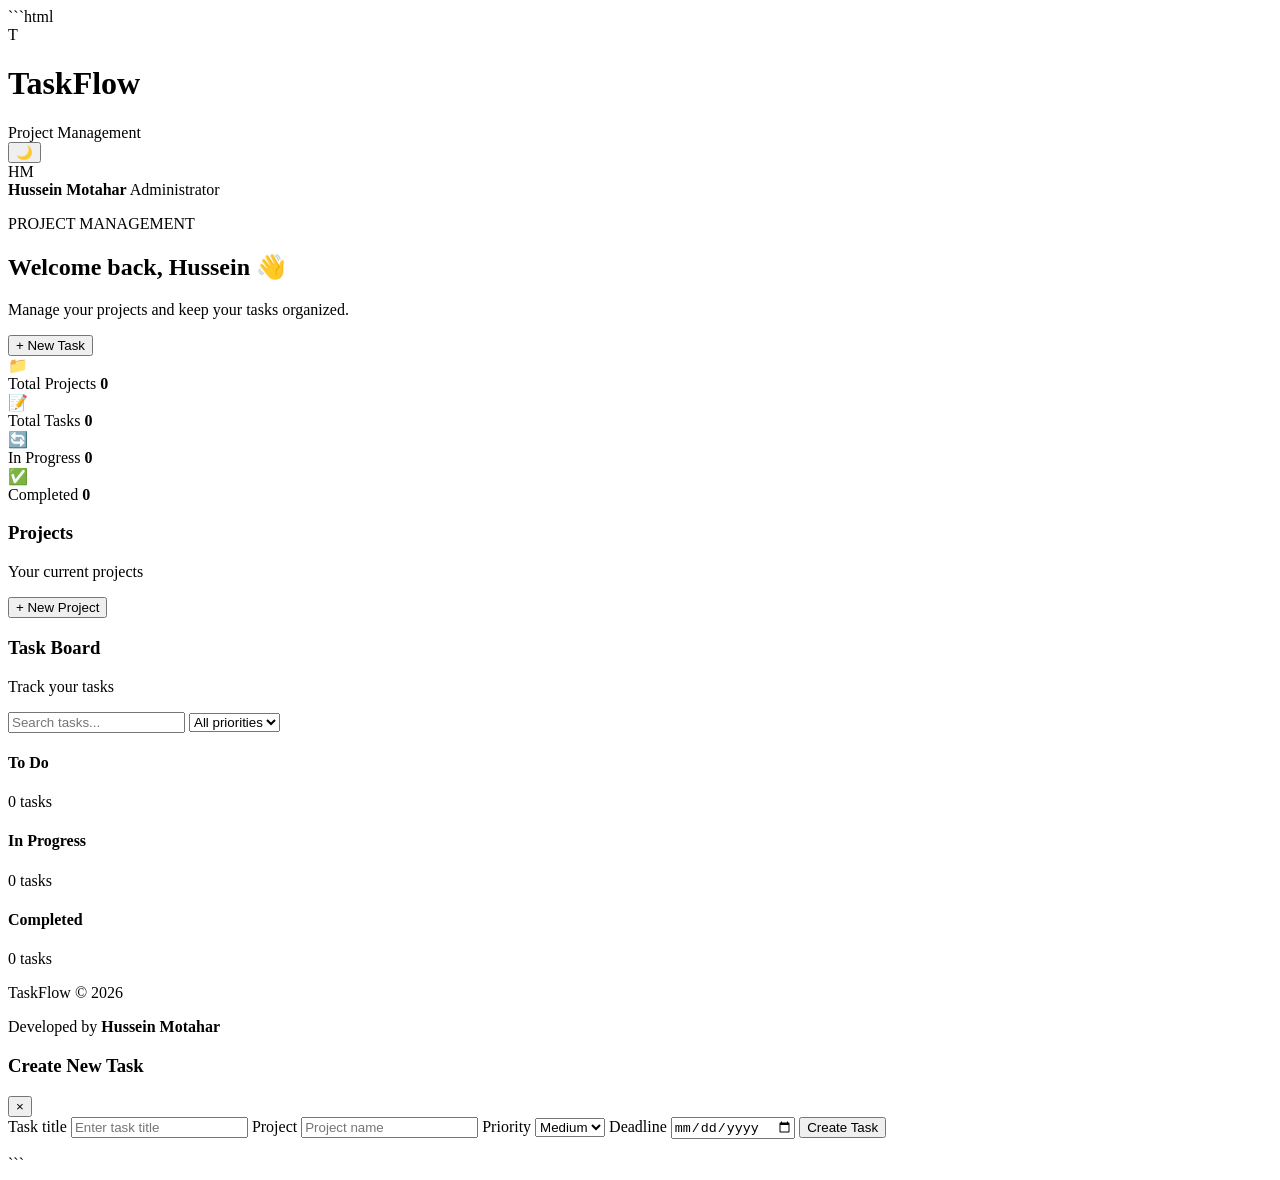
==== frontend/index.html @ 6acaf4e8 "Create index.html" ====
```html
<!DOCTYPE html>
<html lang="en">
<head>
    <meta charset="UTF-8">
    <meta name="viewport" content="width=device-width, initial-scale=1.0">

    <title>TaskFlow | Hussein Motahar</title>

    <link rel="stylesheet" href="style.css">
</head>

<body>

    <header class="topbar">

        <div class="brand">
            <div class="logo">T</div>

            <div>
                <h1>TaskFlow</h1>
                <span>Project Management</span>
            </div>
        </div>

        <div class="topbar-actions">

            <button id="themeToggle" class="icon-button">
                🌙
            </button>

            <div class="user">
                <div class="avatar">HM</div>

                <div class="user-info">
                    <strong>Hussein Motahar</strong>
                    <span>Administrator</span>
                </div>
            </div>

        </div>

    </header>


    <main class="container">

        <section class="welcome">

            <div>
                <p class="small-title">PROJECT MANAGEMENT</p>

                <h2>
                    Welcome back, Hussein 👋
                </h2>

                <p>
                    Manage your projects and keep your tasks organized.
                </p>
            </div>

            <button id="newTaskButton" class="primary-button">
                + New Task
            </button>

        </section>


        <section class="statistics">

            <div class="stat-card">

                <div class="stat-icon blue">
                    📁
                </div>

                <div>
                    <span>Total Projects</span>
                    <strong id="totalProjects">0</strong>
                </div>

            </div>


            <div class="stat-card">

                <div class="stat-icon purple">
                    📝
                </div>

                <div>
                    <span>Total Tasks</span>
                    <strong id="totalTasks">0</strong>
                </div>

            </div>


            <div class="stat-card">

                <div class="stat-icon orange">
                    🔄
                </div>

                <div>
                    <span>In Progress</span>
                    <strong id="progressTasks">0</strong>
                </div>

            </div>


            <div class="stat-card">

                <div class="stat-icon green">
                    ✅
                </div>

                <div>
                    <span>Completed</span>
                    <strong id="completedTasks">0</strong>
                </div>

            </div>

        </section>


        <section class="section">

            <div class="section-header">

                <div>
                    <h3>Projects</h3>
                    <p>Your current projects</p>
                </div>

                <button id="newProjectButton" class="secondary-button">
                    + New Project
                </button>

            </div>


            <div id="projectsContainer" class="projects-grid">

            </div>

        </section>


        <section class="section">

            <div class="section-header">

                <div>
                    <h3>Task Board</h3>
                    <p>Track your tasks</p>

                </div>

                <div class="filters">

                    <input
                        type="search"
                        id="searchInput"
                        placeholder="Search tasks..."
                    >

                    <select id="priorityFilter">

                        <option value="all">
                            All priorities
                        </option>

                        <option value="high">
                            High
                        </option>

                        <option value="medium">
                            Medium
                        </option>

                        <option value="low">
                            Low
                        </option>

                    </select>

                </div>

            </div>


            <div class="board">

                <div class="column">

                    <div class="column-header">

                        <div>
                            <h4>To Do</h4>
                            <span id="todoCount">0 tasks</span>
                        </div>

                        <span class="column-dot todo-dot"></span>

                    </div>

                    <div
                        id="todoColumn"
                        class="task-list"
                    ></div>

                </div>


                <div class="column">

                    <div class="column-header">

                        <div>
                            <h4>In Progress</h4>
                            <span id="progressCount">0 tasks</span>
                        </div>

                        <span class="column-dot progress-dot"></span>

                    </div>

                    <div
                        id="progressColumn"
                        class="task-list"
                    ></div>

                </div>


                <div class="column">

                    <div class="column-header">

                        <div>
                            <h4>Completed</h4>
                            <span id="completedCount">0 tasks</span>
                        </div>

                        <span class="column-dot completed-dot"></span>

                    </div>

                    <div
                        id="completedColumn"
                        class="task-list"
                    ></div>

                </div>

            </div>

        </section>


        <footer>

            <p>
                TaskFlow © 2026
            </p>

            <p>
                Developed by
                <strong>Hussein Motahar</strong>
            </p>

        </footer>

    </main>


    <div id="taskModal" class="modal hidden">

        <div class="modal-content">

            <div class="modal-header">

                <h3>Create New Task</h3>

                <button
                    id="closeTaskModal"
                    class="close-button"
                >
                    ×
                </button>

            </div>


            <form id="taskForm">

                <label>
                    Task title
                </label>

                <input
                    type="text"
                    id="taskTitle"
                    placeholder="Enter task title"
                    required
                >


                <label>
                    Project
                </label>

                <input
                    type="text"
                    id="taskProject"
                    placeholder="Project name"
                    required
                >


                <label>
                    Priority
                </label>

                <select id="taskPriority">

                    <option value="low">
                        Low
                    </option>

                    <option value="medium" selected>
                        Medium
                    </option>

                    <option value="high">
                        High
                    </option>

                </select>


                <label>
                    Deadline
                </label>

                <input
                    type="date"
                    id="taskDeadline"
                >


                <button
                    type="submit"
                    class="primary-button full-width"
                >
                    Create Task
                </button>

            </form>

        </div>

    </div>


    <script src="app.js"></script>

</body>
</html>
```
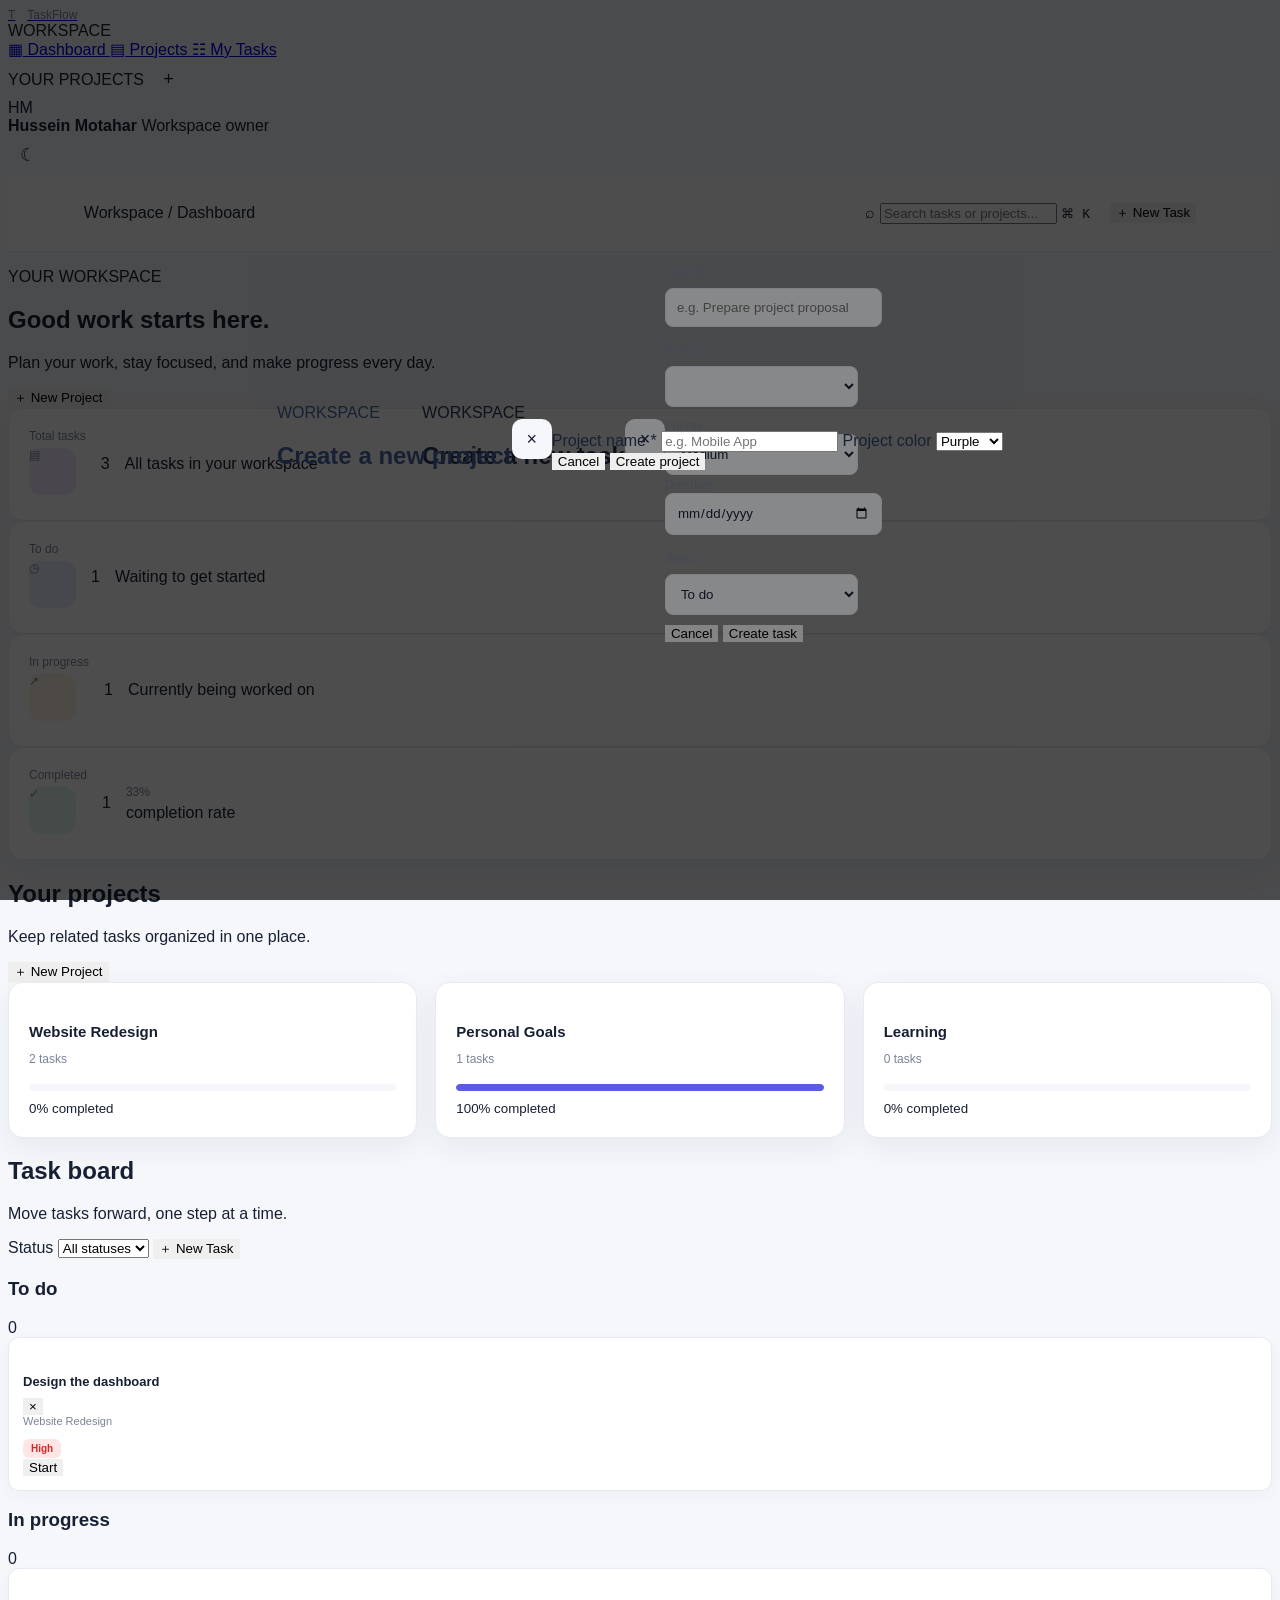
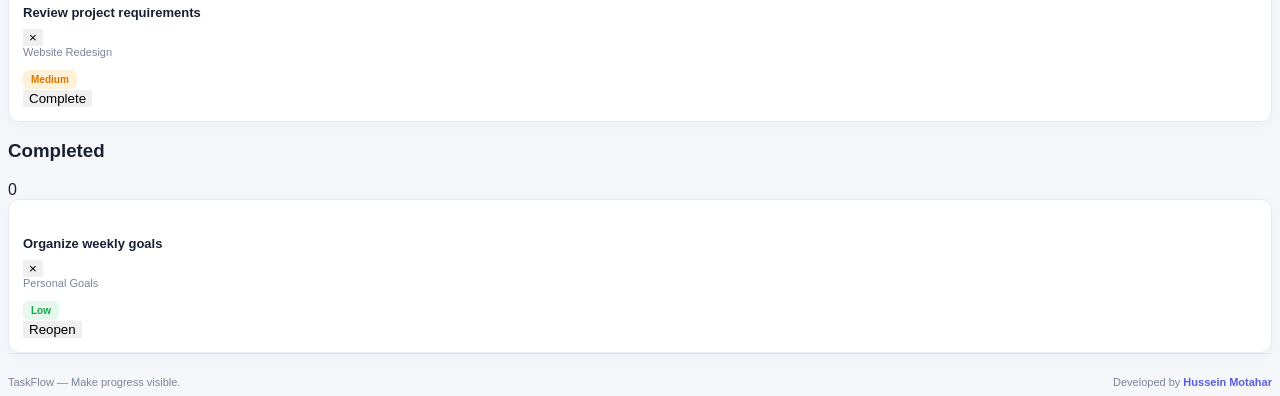
==== commit 4df6245e: "Update index.html" ====
--- a/frontend/index.html
+++ b/frontend/index.html
@@ -1,373 +1,249 @@
-```html
+
 <!DOCTYPE html>
 <html lang="en">
 <head>
-    <meta charset="UTF-8">
-    <meta name="viewport" content="width=device-width, initial-scale=1.0">
-
-    <title>TaskFlow | Hussein Motahar</title>
-
-    <link rel="stylesheet" href="style.css">
+  <meta charset="UTF-8">
+  <meta name="viewport" content="width=device-width, initial-scale=1.0">
+  <meta name="theme-color" content="#f5f7fb">
+  <meta name="description" content="TaskFlow project and task management dashboard">
+  <title>TaskFlow | Hussein Motahar</title>
+  <link rel="stylesheet" href="style.css">
+  <script src="app.js" defer></script>
 </head>
-
 <body>
-
-    <header class="topbar">
-
-        <div class="brand">
-            <div class="logo">T</div>
-
-            <div>
-                <h1>TaskFlow</h1>
-                <span>Project Management</span>
+  <div class="app-shell">
+    <aside class="sidebar">
+      <a class="brand" href="./" aria-label="TaskFlow home">
+        <span class="brand-icon">T</span>
+        <span>Task<span class="brand-accent">Flow</span></span>
+      </a>
+
+      <div class="sidebar-label">WORKSPACE</div>
+      <nav class="main-nav" aria-label="Main navigation">
+        <a class="nav-link active" href="#dashboard">
+          <span class="nav-icon">▦</span> Dashboard
+        </a>
+        <a class="nav-link" href="#projects">
+          <span class="nav-icon">▤</span> Projects
+        </a>
+        <a class="nav-link" href="#task-board">
+          <span class="nav-icon">☷</span> My Tasks
+        </a>
+      </nav>
+
+      <div class="sidebar-section-heading">
+        <span class="sidebar-label">YOUR PROJECTS</span>
+        <button id="sidebarAddProjectBtn" class="icon-button" type="button"
+                aria-label="Add project" title="Add project">+</button>
+      </div>
+      <div id="sidebarProjects" class="sidebar-projects"></div>
+
+      <div class="sidebar-bottom">
+        <div class="profile-avatar">HM</div>
+        <div class="profile-info">
+          <strong>Hussein Motahar</strong>
+          <span>Workspace owner</span>
+        </div>
+        <button id="themeToggle" class="icon-button theme-toggle"
+                type="button" aria-label="Toggle dark mode" title="Toggle theme">☾</button>
+      </div>
+    </aside>
+
+    <main class="main-content" id="dashboard">
+      <header class="topbar">
+        <div class="breadcrumb">Workspace <span>/</span> Dashboard</div>
+        <div class="topbar-actions">
+          <label class="search-box">
+            <span aria-hidden="true">⌕</span>
+            <input id="searchInput" type="search"
+                   placeholder="Search tasks or projects..." aria-label="Search tasks or projects">
+            <kbd>⌘ K</kbd>
+          </label>
+          <button id="headerAddTaskBtn" class="button button-primary" type="button">
+            <span>＋</span> New Task
+          </button>
+        </div>
+      </header>
+
+      <section class="welcome-section">
+        <div>
+          <p class="eyebrow" id="todayLabel">YOUR WORKSPACE</p>
+          <h1>Good work starts here<span class="heading-dot">.</span></h1>
+          <p class="welcome-subtitle">Plan your work, stay focused, and make progress every day.</p>
+        </div>
+        <button id="welcomeAddProjectBtn" class="button button-secondary" type="button">
+          ＋ New Project
+        </button>
+      </section>
+
+      <section class="stats-grid" aria-label="Task statistics">
+        <article class="stat-card">
+          <div class="stat-top"><span>Total tasks</span><span class="stat-icon purple">▤</span></div>
+          <div class="stat-number" id="totalTasks">0</div>
+          <div class="stat-note">All tasks in your workspace</div>
+        </article>
+        <article class="stat-card">
+          <div class="stat-top"><span>To do</span><span class="stat-icon blue">◷</span></div>
+          <div class="stat-number" id="todoCount">0</div>
+          <div class="stat-note">Waiting to get started</div>
+        </article>
+        <article class="stat-card">
+          <div class="stat-top"><span>In progress</span><span class="stat-icon orange">↗</span></div>
+          <div class="stat-number" id="progressCount">0</div>
+          <div class="stat-note">Currently being worked on</div>
+        </article>
+        <article class="stat-card">
+          <div class="stat-top"><span>Completed</span><span class="stat-icon green">✓</span></div>
+          <div class="stat-number" id="completedCount">0</div>
+          <div class="stat-note"><span id="completionRate">0%</span> completion rate</div>
+        </article>
+      </section>
+
+      <section class="projects-section" id="projects">
+        <div class="section-heading">
+          <div>
+            <h2>Your projects</h2>
+            <p>Keep related tasks organized in one place.</p>
+          </div>
+          <button id="addProjectBtn" class="text-button" type="button">＋ New Project</button>
+        </div>
+        <div id="projectsList" class="projects-grid"></div>
+      </section>
+
+      <section class="board-section" id="task-board">
+        <div class="section-heading board-heading">
+          <div>
+            <h2>Task board</h2>
+            <p>Move tasks forward, one step at a time.</p>
+          </div>
+          <div class="board-controls">
+            <label class="filter-label" for="statusFilter">Status</label>
+            <select id="statusFilter">
+              <option value="all">All statuses</option>
+              <option value="todo">To do</option>
+              <option value="progress">In progress</option>
+              <option value="completed">Completed</option>
+            </select>
+            <button id="addTaskBtn" class="button button-primary" type="button">＋ New Task</button>
+          </div>
+        </div>
+
+        <div class="kanban-board">
+          <section class="board-column">
+            <div class="column-heading">
+              <span class="column-dot dot-todo"></span>
+              <h3>To do</h3>
+              <span id="todoColumnCount" class="column-count">0</span>
             </div>
-        </div>
-
-        <div class="topbar-actions">
-
-            <button id="themeToggle" class="icon-button">
-                🌙
-            </button>
-
-            <div class="user">
-                <div class="avatar">HM</div>
-
-                <div class="user-info">
-                    <strong>Hussein Motahar</strong>
-                    <span>Administrator</span>
-                </div>
+            <div id="todoTasks" class="task-list" data-status="todo"></div>
+          </section>
+
+          <section class="board-column">
+            <div class="column-heading">
+              <span class="column-dot dot-progress"></span>
+              <h3>In progress</h3>
+              <span id="progressColumnCount" class="column-count">0</span>
             </div>
-
-        </div>
-
-    </header>
-
-
-    <main class="container">
-
-        <section class="welcome">
-
-            <div>
-                <p class="small-title">PROJECT MANAGEMENT</p>
-
-                <h2>
-                    Welcome back, Hussein 👋
-                </h2>
-
-                <p>
-                    Manage your projects and keep your tasks organized.
-                </p>
+            <div id="progressTasks" class="task-list" data-status="progress"></div>
+          </section>
+
+          <section class="board-column">
+            <div class="column-heading">
+              <span class="column-dot dot-completed"></span>
+              <h3>Completed</h3>
+              <span id="completedColumnCount" class="column-count">0</span>
             </div>
-
-            <button id="newTaskButton" class="primary-button">
-                + New Task
-            </button>
-
-        </section>
-
-
-        <section class="statistics">
-
-            <div class="stat-card">
-
-                <div class="stat-icon blue">
-                    📁
-                </div>
-
-                <div>
-                    <span>Total Projects</span>
-                    <strong id="totalProjects">0</strong>
-                </div>
-
-            </div>
-
-
-            <div class="stat-card">
-
-                <div class="stat-icon purple">
-                    📝
-                </div>
-
-                <div>
-                    <span>Total Tasks</span>
-                    <strong id="totalTasks">0</strong>
-                </div>
-
-            </div>
-
-
-            <div class="stat-card">
-
-                <div class="stat-icon orange">
-                    🔄
-                </div>
-
-                <div>
-                    <span>In Progress</span>
-                    <strong id="progressTasks">0</strong>
-                </div>
-
-            </div>
-
-
-            <div class="stat-card">
-
-                <div class="stat-icon green">
-                    ✅
-                </div>
-
-                <div>
-                    <span>Completed</span>
-                    <strong id="completedTasks">0</strong>
-                </div>
-
-            </div>
-
-        </section>
-
-
-        <section class="section">
-
-            <div class="section-header">
-
-                <div>
-                    <h3>Projects</h3>
-                    <p>Your current projects</p>
-                </div>
-
-                <button id="newProjectButton" class="secondary-button">
-                    + New Project
-                </button>
-
-            </div>
-
-
-            <div id="projectsContainer" class="projects-grid">
-
-            </div>
-
-        </section>
-
-
-        <section class="section">
-
-            <div class="section-header">
-
-                <div>
-                    <h3>Task Board</h3>
-                    <p>Track your tasks</p>
-
-                </div>
-
-                <div class="filters">
-
-                    <input
-                        type="search"
-                        id="searchInput"
-                        placeholder="Search tasks..."
-                    >
-
-                    <select id="priorityFilter">
-
-                        <option value="all">
-                            All priorities
-                        </option>
-
-                        <option value="high">
-                            High
-                        </option>
-
-                        <option value="medium">
-                            Medium
-                        </option>
-
-                        <option value="low">
-                            Low
-                        </option>
-
-                    </select>
-
-                </div>
-
-            </div>
-
-
-            <div class="board">
-
-                <div class="column">
-
-                    <div class="column-header">
-
-                        <div>
-                            <h4>To Do</h4>
-                            <span id="todoCount">0 tasks</span>
-                        </div>
-
-                        <span class="column-dot todo-dot"></span>
-
-                    </div>
-
-                    <div
-                        id="todoColumn"
-                        class="task-list"
-                    ></div>
-
-                </div>
-
-
-                <div class="column">
-
-                    <div class="column-header">
-
-                        <div>
-                            <h4>In Progress</h4>
-                            <span id="progressCount">0 tasks</span>
-                        </div>
-
-                        <span class="column-dot progress-dot"></span>
-
-                    </div>
-
-                    <div
-                        id="progressColumn"
-                        class="task-list"
-                    ></div>
-
-                </div>
-
-
-                <div class="column">
-
-                    <div class="column-header">
-
-                        <div>
-                            <h4>Completed</h4>
-                            <span id="completedCount">0 tasks</span>
-                        </div>
-
-                        <span class="column-dot completed-dot"></span>
-
-                    </div>
-
-                    <div
-                        id="completedColumn"
-                        class="task-list"
-                    ></div>
-
-                </div>
-
-            </div>
-
-        </section>
-
-
-        <footer>
-
-            <p>
-                TaskFlow © 2026
-            </p>
-
-            <p>
-                Developed by
-                <strong>Hussein Motahar</strong>
-            </p>
-
-        </footer>
-
+            <div id="completedTasks" class="task-list" data-status="completed"></div>
+          </section>
+        </div>
+        <p id="emptySearchMessage" class="empty-search" hidden>No tasks match your search.</p>
+      </section>
+
+      <footer class="app-footer">
+        <span>TaskFlow <span class="footer-muted">— Make progress visible.</span></span>
+        <span>Developed by <strong>Hussein Motahar</strong></span>
+      </footer>
     </main>
-
-
-    <div id="taskModal" class="modal hidden">
-
-        <div class="modal-content">
-
-            <div class="modal-header">
-
-                <h3>Create New Task</h3>
-
-                <button
-                    id="closeTaskModal"
-                    class="close-button"
-                >
-                    ×
-                </button>
-
-            </div>
-
-
-            <form id="taskForm">
-
-                <label>
-                    Task title
-                </label>
-
-                <input
-                    type="text"
-                    id="taskTitle"
-                    placeholder="Enter task title"
-                    required
-                >
-
-
-                <label>
-                    Project
-                </label>
-
-                <input
-                    type="text"
-                    id="taskProject"
-                    placeholder="Project name"
-                    required
-                >
-
-
-                <label>
-                    Priority
-                </label>
-
-                <select id="taskPriority">
-
-                    <option value="low">
-                        Low
-                    </option>
-
-                    <option value="medium" selected>
-                        Medium
-                    </option>
-
-                    <option value="high">
-                        High
-                    </option>
-
-                </select>
-
-
-                <label>
-                    Deadline
-                </label>
-
-                <input
-                    type="date"
-                    id="taskDeadline"
-                >
-
-
-                <button
-                    type="submit"
-                    class="primary-button full-width"
-                >
-                    Create Task
-                </button>
-
-            </form>
-
-        </div>
-
-    </div>
-
-
-    <script src="app.js"></script>
-
+  </div>
+
+  <div id="taskModal" class="modal-backdrop" aria-hidden="true">
+    <section class="modal" role="dialog" aria-modal="true" aria-labelledby="taskModalTitle">
+      <div class="modal-header">
+        <div>
+          <p class="eyebrow">WORKSPACE</p>
+          <h2 id="taskModalTitle">Create a new task</h2>
+        </div>
+        <button id="closeTaskModalBtn" class="icon-button" type="button"
+                aria-label="Close dialog">×</button>
+      </div>
+      <form id="taskForm">
+        <label for="taskTitle">Task title <span class="required">*</span></label>
+        <input id="taskTitle" name="title" type="text" maxlength="160"
+               placeholder="e.g. Prepare project proposal" required>
+
+        <label for="taskProject">Project</label>
+        <select id="taskProject" name="project"></select>
+
+        <div class="form-row">
+          <div>
+            <label for="taskPriority">Priority</label>
+            <select id="taskPriority" name="priority">
+              <option value="medium">Medium</option>
+              <option value="high">High</option>
+              <option value="low">Low</option>
+            </select>
+          </div>
+          <div>
+            <label for="taskDueDate">Due date</label>
+            <input id="taskDueDate" name="dueDate" type="date">
+          </div>
+        </div>
+
+        <label for="taskStatus">Status</label>
+        <select id="taskStatus" name="status">
+          <option value="todo">To do</option>
+          <option value="progress">In progress</option>
+          <option value="completed">Completed</option>
+        </select>
+
+        <div class="modal-actions">
+          <button id="cancelTaskBtn" class="button button-secondary" type="button">Cancel</button>
+          <button class="button button-primary" type="submit">Create task</button>
+        </div>
+      </form>
+    </section>
+  </div>
+
+  <div id="projectModal" class="modal-backdrop" aria-hidden="true">
+    <section class="modal" role="dialog" aria-modal="true" aria-labelledby="projectModalTitle">
+      <div class="modal-header">
+        <div>
+          <p class="eyebrow">WORKSPACE</p>
+          <h2 id="projectModalTitle">Create a new project</h2>
+        </div>
+        <button id="closeProjectModalBtn" class="icon-button" type="button"
+                aria-label="Close dialog">×</button>
+      </div>
+      <form id="projectForm">
+        <label for="projectName">Project name <span class="required">*</span></label>
+        <input id="projectName" name="name" type="text" maxlength="80"
+               placeholder="e.g. Mobile App" required>
+        <label for="projectColor">Project color</label>
+        <select id="projectColor" name="color">
+          <option value="#7065f0">Purple</option>
+          <option value="#2589ed">Blue</option>
+          <option value="#12a594">Teal</option>
+          <option value="#e99a35">Orange</option>
+          <option value="#e15c79">Pink</option>
+        </select>
+        <div class="modal-actions">
+          <button id="cancelProjectBtn" class="button button-secondary" type="button">Cancel</button>
+          <button class="button button-primary" type="submit">Create project</button>
+        </div>
+      </form>
+    </section>
+  </div>
+
+  <div id="toast" class="toast" role="status" aria-live="polite"></div>
 </body>
 </html>
-```
--- a/frontend/style.css
+++ b/frontend/style.css
@@ -0,0 +1,793 @@
+```css
+* {
+    margin: 0;
+    padding: 0;
+    box-sizing: border-box;
+}
+
+:root {
+    --bg: #f5f7fb;
+    --card: #ffffff;
+    --text: #172033;
+    --muted: #7a8499;
+    --border: #e7eaf0;
+    --primary: #5b5ce2;
+    --primary-dark: #4849c7;
+    --shadow: 0 10px 30px rgba(30, 40, 70, 0.07);
+}
+
+body.dark {
+    --bg: #111827;
+    --card: #1f2937;
+    --text: #f3f4f6;
+    --muted: #9ca3af;
+    --border: #374151;
+    --shadow: 0 10px 30px rgba(0, 0, 0, 0.2);
+}
+
+body {
+    font-family: Arial, Helvetica, sans-serif;
+    background: var(--bg);
+    color: var(--text);
+    min-height: 100vh;
+    transition: background 0.3s ease, color 0.3s ease;
+}
+
+button,
+input,
+select {
+    font-family: inherit;
+}
+
+button {
+    cursor: pointer;
+    border: none;
+}
+
+
+/* =========================
+   TOPBAR
+========================= */
+
+.topbar {
+    height: 76px;
+    background: var(--card);
+    border-bottom: 1px solid var(--border);
+
+    display: flex;
+    align-items: center;
+    justify-content: space-between;
+
+    padding: 0 6%;
+
+    transition: background 0.3s ease;
+}
+
+.brand {
+    display: flex;
+    align-items: center;
+    gap: 12px;
+}
+
+.logo {
+    width: 42px;
+    height: 42px;
+
+    border-radius: 12px;
+
+    display: flex;
+    align-items: center;
+    justify-content: center;
+
+    background: var(--primary);
+    color: white;
+
+    font-size: 21px;
+    font-weight: bold;
+}
+
+.brand h1 {
+    font-size: 19px;
+    margin-bottom: 3px;
+}
+
+.brand span {
+    color: var(--muted);
+    font-size: 12px;
+}
+
+.topbar-actions {
+    display: flex;
+    align-items: center;
+    gap: 20px;
+}
+
+.icon-button {
+    width: 40px;
+    height: 40px;
+
+    border-radius: 10px;
+
+    background: var(--bg);
+    color: var(--text);
+
+    font-size: 18px;
+}
+
+.user {
+    display: flex;
+    align-items: center;
+    gap: 10px;
+}
+
+.avatar {
+    width: 38px;
+    height: 38px;
+
+    border-radius: 50%;
+
+    background: #e6e7ff;
+    color: var(--primary);
+
+    display: flex;
+    align-items: center;
+    justify-content: center;
+
+    font-size: 13px;
+    font-weight: bold;
+}
+
+.user-info {
+    display: flex;
+    flex-direction: column;
+    gap: 3px;
+}
+
+.user-info strong {
+    font-size: 13px;
+}
+
+.user-info span {
+    font-size: 11px;
+    color: var(--muted);
+}
+
+
+/* =========================
+   CONTAINER
+========================= */
+
+.container {
+    width: 88%;
+    max-width: 1450px;
+    margin: auto;
+    padding: 45px 0;
+}
+
+
+/* =========================
+   WELCOME
+========================= */
+
+.welcome {
+    display: flex;
+    align-items: center;
+    justify-content: space-between;
+
+    margin-bottom: 35px;
+}
+
+.small-title {
+    color: var(--primary);
+    font-size: 11px;
+    font-weight: bold;
+    letter-spacing: 1.5px;
+
+    margin-bottom: 9px;
+}
+
+.welcome h2 {
+    font-size: 29px;
+    margin-bottom: 8px;
+}
+
+.welcome p:not(.small-title) {
+    color: var(--muted);
+    font-size: 14px;
+}
+
+
+/* =========================
+   BUTTONS
+========================= */
+
+.primary-button {
+    background: var(--primary);
+    color: white;
+
+    padding: 12px 19px;
+
+    border-radius: 9px;
+
+    font-size: 13px;
+    font-weight: bold;
+
+    transition: 0.2s ease;
+}
+
+.primary-button:hover {
+    background: var(--primary-dark);
+    transform: translateY(-1px);
+}
+
+.secondary-button {
+    background: var(--card);
+    color: var(--text);
+
+    border: 1px solid var(--border);
+
+    padding: 10px 15px;
+
+    border-radius: 9px;
+
+    font-size: 13px;
+
+    transition: 0.2s ease;
+}
+
+.secondary-button:hover {
+    border-color: var(--primary);
+    color: var(--primary);
+}
+
+.full-width {
+    width: 100%;
+}
+
+
+/* =========================
+   STATISTICS
+========================= */
+
+.statistics {
+    display: grid;
+
+    grid-template-columns: repeat(4, 1fr);
+
+    gap: 18px;
+
+    margin-bottom: 42px;
+}
+
+.stat-card {
+    background: var(--card);
+
+    border: 1px solid var(--border);
+
+    border-radius: 15px;
+
+    padding: 20px;
+
+    display: flex;
+    align-items: center;
+
+    gap: 15px;
+
+    box-shadow: var(--shadow);
+}
+
+.stat-icon {
+    width: 47px;
+    height: 47px;
+
+    border-radius: 12px;
+
+    display: flex;
+    align-items: center;
+    justify-content: center;
+
+    font-size: 20px;
+}
+
+.stat-icon.blue {
+    background: #e9edff;
+}
+
+.stat-icon.purple {
+    background: #f0e9ff;
+}
+
+.stat-icon.orange {
+    background: #fff0df;
+}
+
+.stat-icon.green {
+    background: #e5f8ed;
+}
+
+.stat-card span {
+    display: block;
+
+    color: var(--muted);
+
+    font-size: 12px;
+
+    margin-bottom: 5px;
+}
+
+.stat-card strong {
+    font-size: 22px;
+}
+
+
+/* =========================
+   SECTIONS
+========================= */
+
+.section {
+    margin-bottom: 42px;
+}
+
+.section-header {
+    display: flex;
+
+    justify-content: space-between;
+    align-items: center;
+
+    margin-bottom: 18px;
+}
+
+.section-header h3 {
+    font-size: 20px;
+    margin-bottom: 5px;
+}
+
+.section-header p {
+    color: var(--muted);
+    font-size: 12px;
+}
+
+
+/* =========================
+   PROJECTS
+========================= */
+
+.projects-grid {
+    display: grid;
+
+    grid-template-columns: repeat(3, 1fr);
+
+    gap: 18px;
+}
+
+.project-card {
+    background: var(--card);
+
+    border: 1px solid var(--border);
+
+    border-radius: 15px;
+
+    padding: 20px;
+
+    box-shadow: var(--shadow);
+}
+
+.project-card h4 {
+    font-size: 15px;
+    margin-bottom: 8px;
+}
+
+.project-card p {
+    color: var(--muted);
+    font-size: 12px;
+
+    margin-bottom: 18px;
+}
+
+.project-progress {
+    height: 7px;
+
+    background: var(--bg);
+
+    border-radius: 10px;
+
+    overflow: hidden;
+
+    margin-bottom: 8px;
+}
+
+.project-progress-bar {
+    height: 100%;
+
+    background: var(--primary);
+
+    border-radius: 10px;
+}
+
+.project-footer {
+    display: flex;
+    justify-content: space-between;
+
+    color: var(--muted);
+
+    font-size: 11px;
+}
+
+
+/* =========================
+   FILTERS
+========================= */
+
+.filters {
+    display: flex;
+    gap: 10px;
+}
+
+.filters input,
+.filters select {
+    background: var(--card);
+
+    color: var(--text);
+
+    border: 1px solid var(--border);
+
+    border-radius: 8px;
+
+    padding: 9px 12px;
+
+    outline: none;
+
+    font-size: 12px;
+}
+
+.filters input {
+    width: 210px;
+}
+
+.filters input:focus,
+.filters select:focus {
+    border-color: var(--primary);
+}
+
+
+/* =========================
+   TASK BOARD
+========================= */
+
+.board {
+    display: grid;
+
+    grid-template-columns: repeat(3, 1fr);
+
+    gap: 18px;
+}
+
+.column {
+    background: var(--bg);
+
+    border: 1px solid var(--border);
+
+    border-radius: 15px;
+
+    padding: 17px;
+
+    min-height: 350px;
+}
+
+.column-header {
+    display: flex;
+
+    justify-content: space-between;
+    align-items: center;
+
+    margin-bottom: 15px;
+}
+
+.column-header h4 {
+    font-size: 14px;
+    margin-bottom: 4px;
+}
+
+.column-header span {
+    color: var(--muted);
+    font-size: 11px;
+}
+
+.column-dot {
+    width: 9px;
+    height: 9px;
+
+    border-radius: 50%;
+}
+
+.todo-dot {
+    background: #9ca3af;
+}
+
+.progress-dot {
+    background: #f59e0b;
+}
+
+.completed-dot {
+    background: #22c55e;
+}
+
+.task-list {
+    display: flex;
+
+    flex-direction: column;
+
+    gap: 10px;
+}
+
+.task-card {
+    background: var(--card);
+
+    border: 1px solid var(--border);
+
+    border-radius: 11px;
+
+    padding: 14px;
+
+    box-shadow: 0 5px 15px rgba(30, 40, 70, 0.04);
+}
+
+.task-card h5 {
+    font-size: 13px;
+
+    margin-bottom: 8px;
+}
+
+.task-project {
+    color: var(--muted);
+
+    font-size: 11px;
+
+    margin-bottom: 12px;
+}
+
+.task-footer {
+    display: flex;
+
+    align-items: center;
+
+    justify-content: space-between;
+}
+
+.priority {
+    padding: 4px 8px;
+
+    border-radius: 6px;
+
+    font-size: 10px;
+
+    font-weight: bold;
+}
+
+.priority.high {
+    background: #ffe5e5;
+    color: #dc2626;
+}
+
+.priority.medium {
+    background: #fff1d6;
+    color: #d97706;
+}
+
+.priority.low {
+    background: #e4f8eb;
+    color: #16a34a;
+}
+
+.deadline {
+    color: var(--muted);
+
+    font-size: 10px;
+}
+
+
+/* =========================
+   MODAL
+========================= */
+
+.modal {
+    position: fixed;
+
+    inset: 0;
+
+    background: rgba(0, 0, 0, 0.45);
+
+    display: flex;
+
+    align-items: center;
+    justify-content: center;
+
+    padding: 20px;
+
+    z-index: 100;
+}
+
+.modal.hidden {
+    display: none;
+}
+
+.modal-content {
+    width: 100%;
+    max-width: 450px;
+
+    background: var(--card);
+
+    border-radius: 17px;
+
+    padding: 25px;
+
+    box-shadow: 0 25px 70px rgba(0, 0, 0, 0.2);
+}
+
+.modal-header {
+    display: flex;
+
+    justify-content: space-between;
+    align-items: center;
+
+    margin-bottom: 22px;
+}
+
+.modal-header h3 {
+    font-size: 18px;
+}
+
+.close-button {
+    background: transparent;
+
+    color: var(--muted);
+
+    font-size: 25px;
+}
+
+#taskForm {
+    display: flex;
+
+    flex-direction: column;
+
+    gap: 9px;
+}
+
+#taskForm label {
+    font-size: 12px;
+
+    color: var(--muted);
+
+    margin-top: 7px;
+}
+
+#taskForm input,
+#taskForm select {
+    width: 100%;
+
+    padding: 11px;
+
+    border: 1px solid var(--border);
+
+    background: var(--bg);
+
+    color: var(--text);
+
+    border-radius: 8px;
+
+    outline: none;
+}
+
+#taskForm input:focus,
+#taskForm select:focus {
+    border-color: var(--primary);
+}
+
+#taskForm .primary-button {
+    margin-top: 15px;
+}
+
+
+/* =========================
+   FOOTER
+========================= */
+
+footer {
+    border-top: 1px solid var(--border);
+
+    padding-top: 22px;
+
+    display: flex;
+
+    justify-content: space-between;
+
+    color: var(--muted);
+
+    font-size: 11px;
+}
+
+footer strong {
+    color: var(--primary);
+}
+
+
+/* =========================
+   RESPONSIVE
+========================= */
+
+@media (max-width: 1000px) {
+
+    .statistics {
+        grid-template-columns: repeat(2, 1fr);
+    }
+
+    .projects-grid {
+        grid-template-columns: repeat(2, 1fr);
+    }
+
+    .board {
+        grid-template-columns: 1fr;
+    }
+}
+
+
+@media (max-width: 700px) {
+
+    .topbar {
+        padding: 0 4%;
+    }
+
+    .user-info {
+        display: none;
+    }
+
+    .container {
+        width: 92%;
+        padding-top: 30px;
+    }
+
+    .welcome {
+        flex-direction: column;
+
+        align-items: flex-start;
+
+        gap: 20px;
+    }
+
+    .welcome h2 {
+        font-size: 24px;
+    }
+
+    .statistics {
+        grid-template-columns: 1fr;
+    }
+
+    .projects-grid {
+        grid-template-columns: 1fr;
+    }
+
+    .section-header {
+        align-items: flex-start;
+
+        flex-direction: column;
+
+        gap: 15px;
+    }
+
+    .filters {
+        width: 100%;
+
+        flex-direction: column;
+    }
+
+    .filters input {
+        width: 100%;
+    }
+
+    footer {
+        flex-direction: column;
+
+        gap: 8px;
+    }
+}
+```
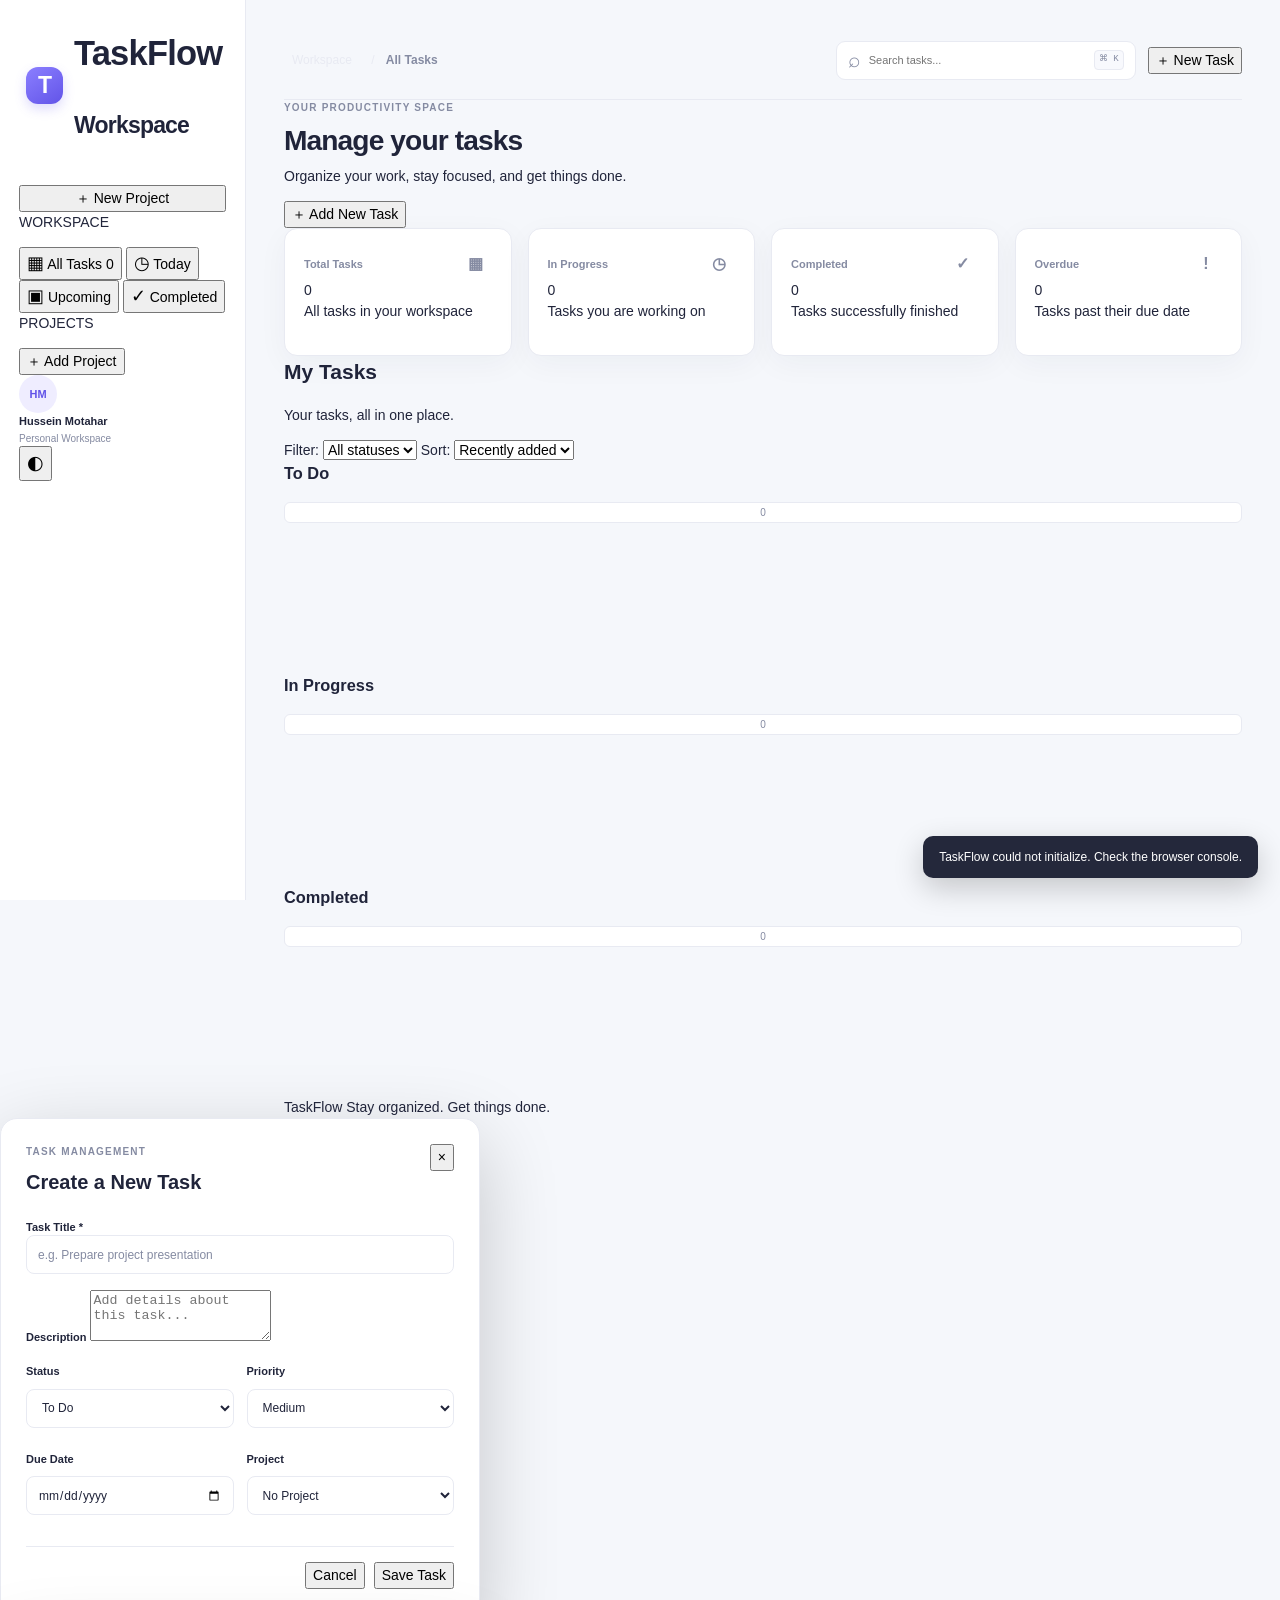
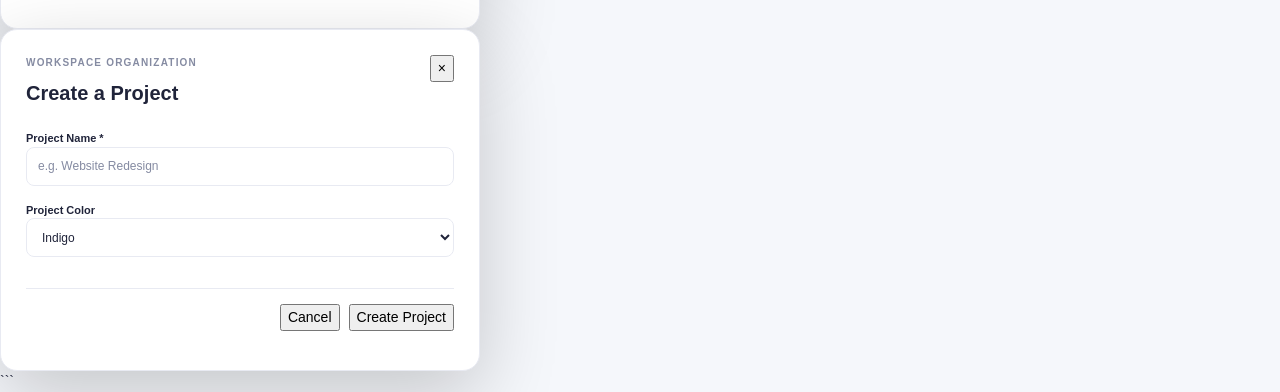
==== commit 11f34b77: "Update index.html" ====
--- a/frontend/index.html
+++ b/frontend/index.html
@@ -1,249 +1,384 @@
-
+```html
 <!DOCTYPE html>
 <html lang="en">
 <head>
-  <meta charset="UTF-8">
-  <meta name="viewport" content="width=device-width, initial-scale=1.0">
-  <meta name="theme-color" content="#f5f7fb">
-  <meta name="description" content="TaskFlow project and task management dashboard">
-  <title>TaskFlow | Hussein Motahar</title>
-  <link rel="stylesheet" href="style.css">
-  <script src="app.js" defer></script>
+    <meta charset="UTF-8">
+    <meta name="viewport" content="width=device-width, initial-scale=1.0">
+    <meta name="theme-color" content="#f6f7fb">
+    <meta name="description" content="TaskFlow - A simple and modern task management dashboard.">
+
+    <title>TaskFlow | Hussein Motahar</title>
+
+    <link rel="stylesheet" href="style.css">
+    <script src="app.js" defer></script>
 </head>
+
 <body>
-  <div class="app-shell">
-    <aside class="sidebar">
-      <a class="brand" href="./" aria-label="TaskFlow home">
-        <span class="brand-icon">T</span>
-        <span>Task<span class="brand-accent">Flow</span></span>
-      </a>
-
-      <div class="sidebar-label">WORKSPACE</div>
-      <nav class="main-nav" aria-label="Main navigation">
-        <a class="nav-link active" href="#dashboard">
-          <span class="nav-icon">▦</span> Dashboard
-        </a>
-        <a class="nav-link" href="#projects">
-          <span class="nav-icon">▤</span> Projects
-        </a>
-        <a class="nav-link" href="#task-board">
-          <span class="nav-icon">☷</span> My Tasks
-        </a>
-      </nav>
-
-      <div class="sidebar-section-heading">
-        <span class="sidebar-label">YOUR PROJECTS</span>
-        <button id="sidebarAddProjectBtn" class="icon-button" type="button"
-                aria-label="Add project" title="Add project">+</button>
-      </div>
-      <div id="sidebarProjects" class="sidebar-projects"></div>
-
-      <div class="sidebar-bottom">
-        <div class="profile-avatar">HM</div>
-        <div class="profile-info">
-          <strong>Hussein Motahar</strong>
-          <span>Workspace owner</span>
-        </div>
-        <button id="themeToggle" class="icon-button theme-toggle"
-                type="button" aria-label="Toggle dark mode" title="Toggle theme">☾</button>
-      </div>
-    </aside>
-
-    <main class="main-content" id="dashboard">
-      <header class="topbar">
-        <div class="breadcrumb">Workspace <span>/</span> Dashboard</div>
-        <div class="topbar-actions">
-          <label class="search-box">
-            <span aria-hidden="true">⌕</span>
-            <input id="searchInput" type="search"
-                   placeholder="Search tasks or projects..." aria-label="Search tasks or projects">
-            <kbd>⌘ K</kbd>
-          </label>
-          <button id="headerAddTaskBtn" class="button button-primary" type="button">
-            <span>＋</span> New Task
-          </button>
-        </div>
-      </header>
-
-      <section class="welcome-section">
-        <div>
-          <p class="eyebrow" id="todayLabel">YOUR WORKSPACE</p>
-          <h1>Good work starts here<span class="heading-dot">.</span></h1>
-          <p class="welcome-subtitle">Plan your work, stay focused, and make progress every day.</p>
-        </div>
-        <button id="welcomeAddProjectBtn" class="button button-secondary" type="button">
-          ＋ New Project
-        </button>
-      </section>
-
-      <section class="stats-grid" aria-label="Task statistics">
-        <article class="stat-card">
-          <div class="stat-top"><span>Total tasks</span><span class="stat-icon purple">▤</span></div>
-          <div class="stat-number" id="totalTasks">0</div>
-          <div class="stat-note">All tasks in your workspace</div>
-        </article>
-        <article class="stat-card">
-          <div class="stat-top"><span>To do</span><span class="stat-icon blue">◷</span></div>
-          <div class="stat-number" id="todoCount">0</div>
-          <div class="stat-note">Waiting to get started</div>
-        </article>
-        <article class="stat-card">
-          <div class="stat-top"><span>In progress</span><span class="stat-icon orange">↗</span></div>
-          <div class="stat-number" id="progressCount">0</div>
-          <div class="stat-note">Currently being worked on</div>
-        </article>
-        <article class="stat-card">
-          <div class="stat-top"><span>Completed</span><span class="stat-icon green">✓</span></div>
-          <div class="stat-number" id="completedCount">0</div>
-          <div class="stat-note"><span id="completionRate">0%</span> completion rate</div>
-        </article>
-      </section>
-
-      <section class="projects-section" id="projects">
-        <div class="section-heading">
-          <div>
-            <h2>Your projects</h2>
-            <p>Keep related tasks organized in one place.</p>
-          </div>
-          <button id="addProjectBtn" class="text-button" type="button">＋ New Project</button>
-        </div>
-        <div id="projectsList" class="projects-grid"></div>
-      </section>
-
-      <section class="board-section" id="task-board">
-        <div class="section-heading board-heading">
-          <div>
-            <h2>Task board</h2>
-            <p>Move tasks forward, one step at a time.</p>
-          </div>
-          <div class="board-controls">
-            <label class="filter-label" for="statusFilter">Status</label>
-            <select id="statusFilter">
-              <option value="all">All statuses</option>
-              <option value="todo">To do</option>
-              <option value="progress">In progress</option>
-              <option value="completed">Completed</option>
-            </select>
-            <button id="addTaskBtn" class="button button-primary" type="button">＋ New Task</button>
-          </div>
-        </div>
-
-        <div class="kanban-board">
-          <section class="board-column">
-            <div class="column-heading">
-              <span class="column-dot dot-todo"></span>
-              <h3>To do</h3>
-              <span id="todoColumnCount" class="column-count">0</span>
+    <div class="app-container">
+
+        <!-- Sidebar -->
+        <aside class="sidebar">
+            <div class="brand">
+                <div class="brand-icon">T</div>
+                <div class="brand-text">
+                    <h2>TaskFlow</h2>
+                    <span>Workspace</span>
+                </div>
             </div>
-            <div id="todoTasks" class="task-list" data-status="todo"></div>
-          </section>
-
-          <section class="board-column">
-            <div class="column-heading">
-              <span class="column-dot dot-progress"></span>
-              <h3>In progress</h3>
-              <span id="progressColumnCount" class="column-count">0</span>
+
+            <button id="sidebarAddProjectBtn" class="sidebar-create-btn">
+                <span>＋</span> New Project
+            </button>
+
+            <nav class="sidebar-nav">
+                <p class="nav-heading">WORKSPACE</p>
+
+                <button class="nav-item active" data-filter="all">
+                    <span class="nav-icon">▦</span>
+                    <span>All Tasks</span>
+                    <span class="nav-count" id="allTasksNavCount">0</span>
+                </button>
+
+                <button class="nav-item" data-filter="today">
+                    <span class="nav-icon">◷</span>
+                    <span>Today</span>
+                </button>
+
+                <button class="nav-item" data-filter="upcoming">
+                    <span class="nav-icon">▣</span>
+                    <span>Upcoming</span>
+                </button>
+
+                <button class="nav-item" data-filter="completed">
+                    <span class="nav-icon">✓</span>
+                    <span>Completed</span>
+                </button>
+
+                <p class="nav-heading projects-heading">PROJECTS</p>
+
+                <div id="projectList" class="project-list"></div>
+
+                <button id="addProjectBtn" class="add-project-btn">
+                    <span>＋</span> Add Project
+                </button>
+            </nav>
+
+            <div class="sidebar-footer">
+                <div class="profile-avatar">HM</div>
+                <div class="profile-info">
+                    <strong>Hussein Motahar</strong>
+                    <span>Personal Workspace</span>
+                </div>
+                <button id="themeToggle" class="theme-toggle" title="Toggle theme" aria-label="Toggle theme">
+                    ◐
+                </button>
             </div>
-            <div id="progressTasks" class="task-list" data-status="progress"></div>
-          </section>
-
-          <section class="board-column">
-            <div class="column-heading">
-              <span class="column-dot dot-completed"></span>
-              <h3>Completed</h3>
-              <span id="completedColumnCount" class="column-count">0</span>
+        </aside>
+
+        <!-- Main Content -->
+        <main class="main-content">
+
+            <!-- Top Bar -->
+            <header class="topbar">
+                <div class="breadcrumb">
+                    <span>Workspace</span>
+                    <span class="breadcrumb-separator">/</span>
+                    <strong id="currentViewTitle">All Tasks</strong>
+                </div>
+
+                <div class="topbar-actions">
+                    <label class="search-box">
+                        <span>⌕</span>
+                        <input
+                            type="search"
+                            id="searchInput"
+                            placeholder="Search tasks..."
+                            aria-label="Search tasks"
+                        >
+                        <kbd>⌘ K</kbd>
+                    </label>
+
+                    <button id="headerAddTaskBtn" class="primary-btn">
+                        <span>＋</span> New Task
+                    </button>
+                </div>
+            </header>
+
+            <!-- Page Heading -->
+            <section class="page-heading">
+                <div>
+                    <p class="eyebrow">YOUR PRODUCTIVITY SPACE</p>
+                    <h1 id="pageTitle">Manage your tasks</h1>
+                    <p class="page-subtitle">
+                        Organize your work, stay focused, and get things done.
+                    </p>
+                </div>
+
+                <button id="addTaskBtn" class="primary-btn heading-button">
+                    <span>＋</span> Add New Task
+                </button>
+            </section>
+
+            <!-- Statistics -->
+            <section class="stats-grid">
+                <article class="stat-card">
+                    <div class="stat-top">
+                        <span class="stat-label">Total Tasks</span>
+                        <span class="stat-icon total-icon">▦</span>
+                    </div>
+                    <div class="stat-value" id="totalTasks">0</div>
+                    <p class="stat-description">All tasks in your workspace</p>
+                </article>
+
+                <article class="stat-card">
+                    <div class="stat-top">
+                        <span class="stat-label">In Progress</span>
+                        <span class="stat-icon progress-icon">◷</span>
+                    </div>
+                    <div class="stat-value" id="inProgressTasks">0</div>
+                    <p class="stat-description">Tasks you are working on</p>
+                </article>
+
+                <article class="stat-card">
+                    <div class="stat-top">
+                        <span class="stat-label">Completed</span>
+                        <span class="stat-icon completed-icon">✓</span>
+                    </div>
+                    <div class="stat-value" id="completedTasks">0</div>
+                    <p class="stat-description">Tasks successfully finished</p>
+                </article>
+
+                <article class="stat-card">
+                    <div class="stat-top">
+                        <span class="stat-label">Overdue</span>
+                        <span class="stat-icon overdue-icon">!</span>
+                    </div>
+                    <div class="stat-value" id="overdueTasks">0</div>
+                    <p class="stat-description">Tasks past their due date</p>
+                </article>
+            </section>
+
+            <!-- Task Board -->
+            <section class="task-section">
+                <div class="section-header">
+                    <div>
+                        <h2 id="taskSectionTitle">My Tasks</h2>
+                        <p class="section-subtitle">Your tasks, all in one place.</p>
+                    </div>
+
+                    <div class="task-toolbar">
+                        <label class="filter-select">
+                            <span>Filter:</span>
+                            <select id="statusFilter" aria-label="Filter tasks by status">
+                                <option value="all">All statuses</option>
+                                <option value="todo">To Do</option>
+                                <option value="in-progress">In Progress</option>
+                                <option value="completed">Completed</option>
+                            </select>
+                        </label>
+
+                        <label class="filter-select">
+                            <span>Sort:</span>
+                            <select id="sortSelect" aria-label="Sort tasks">
+                                <option value="created">Recently added</option>
+                                <option value="due">Due date</option>
+                                <option value="priority">Priority</option>
+                                <option value="title">Title</option>
+                            </select>
+                        </label>
+                    </div>
+                </div>
+
+                <div class="task-board">
+                    <section class="task-column" data-column="todo">
+                        <div class="column-header">
+                            <div class="column-title">
+                                <span class="column-dot todo-dot"></span>
+                                <h3>To Do</h3>
+                                <span class="column-count" id="todoCount">0</span>
+                            </div>
+                        </div>
+                        <div class="task-list" id="todoList"></div>
+                    </section>
+
+                    <section class="task-column" data-column="in-progress">
+                        <div class="column-header">
+                            <div class="column-title">
+                                <span class="column-dot progress-dot"></span>
+                                <h3>In Progress</h3>
+                                <span class="column-count" id="inProgressCount">0</span>
+                            </div>
+                        </div>
+                        <div class="task-list" id="inProgressList"></div>
+                    </section>
+
+                    <section class="task-column" data-column="completed">
+                        <div class="column-header">
+                            <div class="column-title">
+                                <span class="column-dot completed-dot"></span>
+                                <h3>Completed</h3>
+                                <span class="column-count" id="completedCount">0</span>
+                            </div>
+                        </div>
+                        <div class="task-list" id="completedList"></div>
+                    </section>
+                </div>
+
+                <div id="emptyState" class="empty-state" hidden>
+                    <div class="empty-state-icon">✓</div>
+                    <h3>No tasks found</h3>
+                    <p>Create a task or change your filters to get started.</p>
+                    <button id="welcomeAddProjectBtn" class="secondary-btn">
+                        Create a Project
+                    </button>
+                </div>
+            </section>
+
+            <footer class="main-footer">
+                <span>TaskFlow</span>
+                <span>Stay organized. Get things done.</span>
+            </footer>
+        </main>
+    </div>
+
+    <!-- Add/Edit Task Modal -->
+    <div id="taskModal" class="modal" aria-hidden="true">
+        <div class="modal-backdrop" data-close-modal="taskModal"></div>
+
+        <section class="modal-content" role="dialog" aria-modal="true" aria-labelledby="taskModalTitle">
+            <div class="modal-header">
+                <div>
+                    <p class="eyebrow">TASK MANAGEMENT</p>
+                    <h2 id="taskModalTitle">Create a New Task</h2>
+                </div>
+                <button type="button" class="modal-close" data-close-modal="taskModal" aria-label="Close">
+                    ×
+                </button>
             </div>
-            <div id="completedTasks" class="task-list" data-status="completed"></div>
-          </section>
-        </div>
-        <p id="emptySearchMessage" class="empty-search" hidden>No tasks match your search.</p>
-      </section>
-
-      <footer class="app-footer">
-        <span>TaskFlow <span class="footer-muted">— Make progress visible.</span></span>
-        <span>Developed by <strong>Hussein Motahar</strong></span>
-      </footer>
-    </main>
-  </div>
-
-  <div id="taskModal" class="modal-backdrop" aria-hidden="true">
-    <section class="modal" role="dialog" aria-modal="true" aria-labelledby="taskModalTitle">
-      <div class="modal-header">
-        <div>
-          <p class="eyebrow">WORKSPACE</p>
-          <h2 id="taskModalTitle">Create a new task</h2>
-        </div>
-        <button id="closeTaskModalBtn" class="icon-button" type="button"
-                aria-label="Close dialog">×</button>
-      </div>
-      <form id="taskForm">
-        <label for="taskTitle">Task title <span class="required">*</span></label>
-        <input id="taskTitle" name="title" type="text" maxlength="160"
-               placeholder="e.g. Prepare project proposal" required>
-
-        <label for="taskProject">Project</label>
-        <select id="taskProject" name="project"></select>
-
-        <div class="form-row">
-          <div>
-            <label for="taskPriority">Priority</label>
-            <select id="taskPriority" name="priority">
-              <option value="medium">Medium</option>
-              <option value="high">High</option>
-              <option value="low">Low</option>
-            </select>
-          </div>
-          <div>
-            <label for="taskDueDate">Due date</label>
-            <input id="taskDueDate" name="dueDate" type="date">
-          </div>
-        </div>
-
-        <label for="taskStatus">Status</label>
-        <select id="taskStatus" name="status">
-          <option value="todo">To do</option>
-          <option value="progress">In progress</option>
-          <option value="completed">Completed</option>
-        </select>
-
-        <div class="modal-actions">
-          <button id="cancelTaskBtn" class="button button-secondary" type="button">Cancel</button>
-          <button class="button button-primary" type="submit">Create task</button>
-        </div>
-      </form>
-    </section>
-  </div>
-
-  <div id="projectModal" class="modal-backdrop" aria-hidden="true">
-    <section class="modal" role="dialog" aria-modal="true" aria-labelledby="projectModalTitle">
-      <div class="modal-header">
-        <div>
-          <p class="eyebrow">WORKSPACE</p>
-          <h2 id="projectModalTitle">Create a new project</h2>
-        </div>
-        <button id="closeProjectModalBtn" class="icon-button" type="button"
-                aria-label="Close dialog">×</button>
-      </div>
-      <form id="projectForm">
-        <label for="projectName">Project name <span class="required">*</span></label>
-        <input id="projectName" name="name" type="text" maxlength="80"
-               placeholder="e.g. Mobile App" required>
-        <label for="projectColor">Project color</label>
-        <select id="projectColor" name="color">
-          <option value="#7065f0">Purple</option>
-          <option value="#2589ed">Blue</option>
-          <option value="#12a594">Teal</option>
-          <option value="#e99a35">Orange</option>
-          <option value="#e15c79">Pink</option>
-        </select>
-        <div class="modal-actions">
-          <button id="cancelProjectBtn" class="button button-secondary" type="button">Cancel</button>
-          <button class="button button-primary" type="submit">Create project</button>
-        </div>
-      </form>
-    </section>
-  </div>
-
-  <div id="toast" class="toast" role="status" aria-live="polite"></div>
+
+            <form id="taskForm">
+                <input type="hidden" id="taskId">
+
+                <div class="form-group">
+                    <label for="taskTitle">Task Title *</label>
+                    <input
+                        type="text"
+                        id="taskTitle"
+                        placeholder="e.g. Prepare project presentation"
+                        required
+                        maxlength="120"
+                    >
+                </div>
+
+                <div class="form-group">
+                    <label for="taskDescription">Description</label>
+                    <textarea
+                        id="taskDescription"
+                        rows="3"
+                        placeholder="Add details about this task..."
+                        maxlength="1000"
+                    ></textarea>
+                </div>
+
+                <div class="form-row">
+                    <div class="form-group">
+                        <label for="taskStatus">Status</label>
+                        <select id="taskStatus">
+                            <option value="todo">To Do</option>
+                            <option value="in-progress">In Progress</option>
+                            <option value="completed">Completed</option>
+                        </select>
+                    </div>
+
+                    <div class="form-group">
+                        <label for="taskPriority">Priority</label>
+                        <select id="taskPriority">
+                            <option value="low">Low</option>
+                            <option value="medium" selected>Medium</option>
+                            <option value="high">High</option>
+                        </select>
+                    </div>
+                </div>
+
+                <div class="form-row">
+                    <div class="form-group">
+                        <label for="taskDueDate">Due Date</label>
+                        <input type="date" id="taskDueDate">
+                    </div>
+
+                    <div class="form-group">
+                        <label for="taskProject">Project</label>
+                        <select id="taskProject">
+                            <option value="">No Project</option>
+                        </select>
+                    </div>
+                </div>
+
+                <div class="modal-actions">
+                    <button type="button" class="secondary-btn" data-close-modal="taskModal">
+                        Cancel
+                    </button>
+                    <button type="submit" class="primary-btn" id="saveTaskBtn">
+                        Save Task
+                    </button>
+                </div>
+            </form>
+        </section>
+    </div>
+
+    <!-- Add Project Modal -->
+    <div id="projectModal" class="modal" aria-hidden="true">
+        <div class="modal-backdrop" data-close-modal="projectModal"></div>
+
+        <section class="modal-content project-modal-content" role="dialog" aria-modal="true" aria-labelledby="projectModalTitle">
+            <div class="modal-header">
+                <div>
+                    <p class="eyebrow">WORKSPACE ORGANIZATION</p>
+                    <h2 id="projectModalTitle">Create a Project</h2>
+                </div>
+                <button type="button" class="modal-close" data-close-modal="projectModal" aria-label="Close">
+                    ×
+                </button>
+            </div>
+
+            <form id="projectForm">
+                <div class="form-group">
+                    <label for="projectName">Project Name *</label>
+                    <input
+                        type="text"
+                        id="projectName"
+                        placeholder="e.g. Website Redesign"
+                        required
+                        maxlength="80"
+                    >
+                </div>
+
+                <div class="form-group">
+                    <label for="projectColor">Project Color</label>
+                    <select id="projectColor">
+                        <option value="#6366f1">Indigo</option>
+                        <option value="#0ea5e9">Blue</option>
+                        <option value="#10b981">Green</option>
+                        <option value="#f59e0b">Amber</option>
+                        <option value="#ec4899">Pink</option>
+                        <option value="#8b5cf6">Purple</option>
+                    </select>
+                </div>
+
+                <div class="modal-actions">
+                    <button type="button" class="secondary-btn" data-close-modal="projectModal">
+                        Cancel
+                    </button>
+                    <button type="submit" class="primary-btn">
+                        Create Project
+                    </button>
+                </div>
+            </form>
+        </section>
+    </div>
+
+    <!-- Notification -->
+    <div id="toast" class="toast" role="status" aria-live="polite"></div>
 </body>
 </html>
+```
--- a/frontend/style.css
+++ b/frontend/style.css
@@ -1,793 +1,1119 @@
-```css
+
+:root {
+  color-scheme: light;
+  --bg: #f5f7fb;
+  --surface: #ffffff;
+  --surface-alt: #f8f9fd;
+  --text: #20243a;
+  --muted: #858ba2;
+  --border: #e8eaf2;
+  --primary: #7065f0;
+  --primary-hover: #5c50dd;
+  --purple-soft: #efedff;
+  --green: #159b78;
+  --green-soft: #e6f7f0;
+  --blue: #3989e8;
+  --blue-soft: #e9f2ff;
+  --orange: #df9236;
+  --orange-soft: #fff3e2;
+  --red: #df5264;
+  --shadow: 0 8px 30px rgba(34, 42, 78, .045);
+}
+
+:root[data-theme="dark"] {
+  color-scheme: dark;
+  --bg: #141622;
+  --surface: #1d2030;
+  --surface-alt: #232638;
+  --text: #f1f2fb;
+  --muted: #a0a6bf;
+  --border: #303449;
+  --primary: #958aff;
+  --primary-hover: #a79eff;
+  --purple-soft: #302c50;
+  --green-soft: #203b37;
+  --blue-soft: #23344d;
+  --orange-soft: #453523;
+  --shadow: 0 8px 30px rgba(0, 0, 0, .12);
+}
+
 * {
-    margin: 0;
-    padding: 0;
-    box-sizing: border-box;
-}
-
-:root {
-    --bg: #f5f7fb;
-    --card: #ffffff;
-    --text: #172033;
-    --muted: #7a8499;
-    --border: #e7eaf0;
-    --primary: #5b5ce2;
-    --primary-dark: #4849c7;
-    --shadow: 0 10px 30px rgba(30, 40, 70, 0.07);
-}
-
-body.dark {
-    --bg: #111827;
-    --card: #1f2937;
-    --text: #f3f4f6;
-    --muted: #9ca3af;
-    --border: #374151;
-    --shadow: 0 10px 30px rgba(0, 0, 0, 0.2);
+  box-sizing: border-box;
+}
+
+html {
+  scroll-behavior: smooth;
 }
 
 body {
-    font-family: Arial, Helvetica, sans-serif;
-    background: var(--bg);
-    color: var(--text);
-    min-height: 100vh;
-    transition: background 0.3s ease, color 0.3s ease;
+  margin: 0;
+  background: var(--bg);
+  color: var(--text);
+  font-family: Inter, "Segoe UI", Arial, sans-serif;
+  font-size: 14px;
+  line-height: 1.5;
+  transition: background .2s, color .2s;
 }
 
 button,
 input,
 select {
-    font-family: inherit;
+  font: inherit;
 }
 
 button {
-    cursor: pointer;
-    border: none;
-}
-
-
-/* =========================
-   TOPBAR
-========================= */
+  cursor: pointer;
+}
+
+button:focus-visible,
+input:focus-visible,
+select:focus-visible,
+a:focus-visible {
+  outline: 3px solid rgba(112, 101, 240, .35);
+  outline-offset: 2px;
+}
+
+a {
+  color: inherit;
+  text-decoration: none;
+}
+
+.app-shell {
+  min-height: 100vh;
+}
+
+.sidebar {
+  width: 246px;
+  position: fixed;
+  inset: 0 auto 0 0;
+  z-index: 5;
+  display: flex;
+  flex-direction: column;
+  padding: 28px 19px 18px;
+  background: var(--surface);
+  border-right: 1px solid var(--border);
+}
+
+.brand {
+  display: flex;
+  align-items: center;
+  gap: 11px;
+  margin: 0 0 42px 7px;
+  font-size: 23px;
+  font-weight: 800;
+  letter-spacing: -.8px;
+}
+
+.brand-icon {
+  display: grid;
+  width: 37px;
+  height: 37px;
+  place-items: center;
+  border-radius: 12px;
+  color: white;
+  background: linear-gradient(145deg, #8b7fff, #6254e8);
+  box-shadow: 0 5px 12px rgba(112, 101, 240, .23);
+}
+
+.brand-accent {
+  color: var(--primary);
+}
+
+.sidebar-label,
+.eyebrow {
+  color: var(--muted);
+  font-size: 10px;
+  font-weight: 800;
+  letter-spacing: 1.2px;
+}
+
+.sidebar-label {
+  padding: 0 9px;
+}
+
+.main-nav {
+  display: grid;
+  gap: 7px;
+  margin: 13px 0 31px;
+}
+
+.nav-link {
+  display: flex;
+  align-items: center;
+  gap: 13px;
+  min-height: 44px;
+  padding: 0 12px;
+  color: var(--muted);
+  border-radius: 10px;
+  font-weight: 600;
+  transition: .18s;
+}
+
+.nav-link:hover,
+.nav-link.active {
+  color: var(--primary);
+  background: var(--purple-soft);
+}
+
+.nav-icon {
+  width: 20px;
+  text-align: center;
+  font-size: 18px;
+}
+
+.sidebar-section-heading {
+  display: flex;
+  align-items: center;
+  justify-content: space-between;
+}
+
+.icon-button {
+  display: inline-grid;
+  width: 34px;
+  height: 34px;
+  flex: 0 0 auto;
+  place-items: center;
+  color: var(--muted);
+  background: transparent;
+  border: 1px solid transparent;
+  border-radius: 9px;
+  font-size: 21px;
+  transition: .18s;
+}
+
+.icon-button:hover {
+  color: var(--primary);
+  background: var(--purple-soft);
+  border-color: var(--border);
+}
+
+.sidebar-projects {
+  display: grid;
+  gap: 6px;
+  margin-top: 13px;
+  overflow-y: auto;
+}
+
+.sidebar-project {
+  display: flex;
+  align-items: center;
+  gap: 10px;
+  width: 100%;
+  padding: 10px 9px;
+  overflow: hidden;
+  color: var(--muted);
+  text-align: left;
+  background: transparent;
+  border: 0;
+  border-radius: 8px;
+}
+
+.sidebar-project:hover {
+  color: var(--text);
+  background: var(--surface-alt);
+}
+
+.project-dot {
+  width: 9px;
+  height: 9px;
+  flex: 0 0 auto;
+  border-radius: 3px;
+}
+
+.sidebar-project span:last-child {
+  overflow: hidden;
+  text-overflow: ellipsis;
+  white-space: nowrap;
+}
+
+.sidebar-bottom {
+  display: flex;
+  align-items: center;
+  gap: 10px;
+  margin-top: auto;
+  padding-top: 18px;
+  border-top: 1px solid var(--border);
+}
+
+.profile-avatar {
+  display: grid;
+  width: 38px;
+  height: 38px;
+  flex: 0 0 auto;
+  place-items: center;
+  color: #6254e8;
+  background: var(--purple-soft);
+  border-radius: 50%;
+  font-size: 11px;
+  font-weight: 800;
+}
+
+.profile-info {
+  display: grid;
+  flex: 1;
+  min-width: 0;
+  gap: 2px;
+}
+
+.profile-info strong {
+  font-size: 11px;
+}
+
+.profile-info span {
+  color: var(--muted);
+  font-size: 10px;
+}
+
+.theme-toggle {
+  font-size: 19px;
+}
+
+.main-content {
+  max-width: 1800px;
+  min-width: 0;
+  margin-left: 246px;
+  padding: 0 38px;
+}
 
 .topbar {
-    height: 76px;
-    background: var(--card);
+  display: flex;
+  min-height: 79px;
+  align-items: center;
+  justify-content: space-between;
+  gap: 18px;
+  border-bottom: 1px solid var(--border);
+}
+
+.breadcrumb {
+  color: var(--muted);
+  font-size: 12px;
+}
+
+.breadcrumb span {
+  padding: 0 8px;
+  color: var(--border);
+}
+
+.topbar-actions,
+.board-controls {
+  display: flex;
+  align-items: center;
+  gap: 12px;
+}
+
+.search-box {
+  display: flex;
+  width: min(300px, 28vw);
+  min-height: 39px;
+  align-items: center;
+  gap: 8px;
+  padding: 0 11px;
+  background: var(--surface);
+  border: 1px solid var(--border);
+  border-radius: 9px;
+  color: var(--muted);
+}
+
+.search-box > span {
+  font-size: 21px;
+}
+
+.search-box input {
+  width: 100%;
+  min-width: 0;
+  padding: 8px 0;
+  color: var(--text);
+  background: transparent;
+  border: 0;
+  outline: 0;
+  font-size: 11px;
+}
+
+.search-box input:focus-visible {
+  outline: none;
+}
+
+.search-box kbd {
+  white-space: nowrap;
+  padding: 2px 4px;
+  background: var(--surface-alt);
+  border: 1px solid var(--border);
+  border-radius: 4px;
+  font-size: 9px;
+}
+
+.button {
+  display: inline-flex;
+  min-height: 39px;
+  align-items: center;
+  justify-content: center;
+  gap: 7px;
+  padding: 0 15px;
+  border: 1px solid transparent;
+  border-radius: 9px;
+  font-size: 12px;
+  font-weight: 700;
+  white-space: nowrap;
+  transition: transform .15s, background .15s, box-shadow .15s;
+}
+
+.button:active {
+  transform: translateY(1px);
+}
+
+.button-primary {
+  color: #fff;
+  background: var(--primary);
+  box-shadow: 0 4px 10px rgba(112, 101, 240, .12);
+}
+
+.button-primary:hover {
+  background: var(--primary-hover);
+  box-shadow: 0 5px 14px rgba(112, 101, 240, .2);
+}
+
+.button-secondary {
+  color: var(--text);
+  background: var(--surface);
+  border-color: var(--border);
+}
+
+.button-secondary:hover {
+  border-color: var(--primary);
+}
+
+.welcome-section {
+  display: flex;
+  align-items: center;
+  justify-content: space-between;
+  gap: 20px;
+  padding: 35px 0 28px;
+}
+
+.eyebrow {
+  margin: 0 0 8px;
+}
+
+h1,
+h2,
+h3,
+h4,
+h5,
+p {
+  margin-top: 0;
+}
+
+h1 {
+  margin-bottom: 8px;
+  font-size: clamp(23px, 2.2vw, 30px);
+  font-weight: 800;
+  letter-spacing: -.9px;
+  line-height: 1.25;
+}
+
+.heading-dot {
+  color: var(--primary);
+}
+
+.welcome-subtitle,
+.section-heading p {
+  margin: 0;
+  color: var(--muted);
+  font-size: 12px;
+}
+
+.stats-grid {
+  display: grid;
+  grid-template-columns: repeat(4, minmax(0, 1fr));
+  gap: 16px;
+}
+
+.stat-card {
+  min-width: 0;
+  padding: 19px;
+  background: var(--surface);
+  border: 1px solid var(--border);
+  border-radius: 13px;
+  box-shadow: var(--shadow);
+}
+
+.stat-top {
+  display: flex;
+  align-items: center;
+  justify-content: space-between;
+  gap: 7px;
+  color: var(--muted);
+  font-size: 11px;
+  font-weight: 600;
+}
+
+.stat-icon {
+  display: grid;
+  width: 32px;
+  height: 32px;
+  place-items: center;
+  border-radius: 9px;
+  font-size: 16px;
+}
+
+.purple {
+  color: var(--primary);
+  background: var(--purple-soft);
+}
+
+.blue {
+  color: var(--blue);
+  background: var(--blue-soft);
+}
+
+.orange {
+  color: var(--orange);
+  background: var(--orange-soft);
+}
+
+.green {
+  color: var(--green);
+  background: var(--green-soft);
+}
+
+.stat-number {
+  margin-top: 13px;
+  font-size: 29px;
+  font-weight: 800;
+  letter-spacing: -.7px;
+}
+
+.stat-note {
+  margin-top: 3px;
+  color: var(--muted);
+  font-size: 10px;
+}
+
+.projects-section,
+.board-section {
+  margin-top: 35px;
+}
+
+.section-heading {
+  display: flex;
+  align-items: center;
+  justify-content: space-between;
+  gap: 15px;
+  margin-bottom: 17px;
+}
+
+.section-heading h2 {
+  margin-bottom: 4px;
+  font-size: 17px;
+  letter-spacing: -.3px;
+}
+
+.text-button {
+  padding: 8px 0 8px 10px;
+  color: var(--primary);
+  background: transparent;
+  border: 0;
+  font-size: 11px;
+  font-weight: 700;
+}
+
+.text-button:hover {
+  color: var(--primary-hover);
+}
+
+.projects-grid {
+  display: grid;
+  grid-template-columns: repeat(3, minmax(0, 1fr));
+  gap: 15px;
+}
+
+.project-card {
+  min-width: 0;
+  padding: 18px;
+  background: var(--surface);
+  border: 1px solid var(--border);
+  border-radius: 12px;
+  box-shadow: var(--shadow);
+}
+
+.project-card-top {
+  display: flex;
+  align-items: center;
+  justify-content: space-between;
+  gap: 8px;
+}
+
+.project-color {
+  width: 34px;
+  height: 34px;
+  border-radius: 10px;
+}
+
+.project-menu {
+  color: var(--muted);
+  background: transparent;
+  border: 0;
+  font-size: 20px;
+}
+
+.project-card h4 {
+  margin: 13px 0 5px;
+  overflow-wrap: anywhere;
+  font-size: 13px;
+}
+
+.project-card p {
+  margin-bottom: 15px;
+  color: var(--muted);
+  font-size: 10px;
+}
+
+.project-progress {
+  height: 5px;
+  overflow: hidden;
+  background: var(--surface-alt);
+  border-radius: 99px;
+}
+
+.project-progress-bar {
+  height: 100%;
+  background: var(--primary);
+  border-radius: inherit;
+  transition: width .2s;
+}
+
+.project-meta {
+  display: flex;
+  justify-content: space-between;
+  gap: 8px;
+  margin-top: 8px;
+  color: var(--muted);
+  font-size: 10px;
+}
+
+.board-section {
+  margin-top: 38px;
+}
+
+.board-heading {
+  align-items: flex-end;
+}
+
+.board-controls select,
+.modal select,
+.modal input {
+  min-height: 39px;
+  padding: 0 11px;
+  color: var(--text);
+  background: var(--surface);
+  border: 1px solid var(--border);
+  border-radius: 8px;
+}
+
+.board-controls select {
+  max-width: 145px;
+  font-size: 11px;
+}
+
+.filter-label {
+  color: var(--muted);
+  font-size: 11px;
+}
+
+.kanban-board {
+  display: grid;
+  grid-template-columns: repeat(3, minmax(0, 1fr));
+  align-items: start;
+  gap: 15px;
+}
+
+.board-column {
+  min-width: 0;
+  min-height: 225px;
+  padding: 14px;
+  background: var(--surface-alt);
+  border: 1px solid var(--border);
+  border-radius: 12px;
+}
+
+.column-heading {
+  display: flex;
+  align-items: center;
+  gap: 9px;
+  margin-bottom: 14px;
+}
+
+.column-heading h3 {
+  margin: 0;
+  font-size: 12px;
+  font-weight: 750;
+}
+
+.column-dot {
+  width: 8px;
+  height: 8px;
+  border-radius: 50%;
+}
+
+.dot-todo {
+  background: var(--blue);
+}
+
+.dot-progress {
+  background: var(--orange);
+}
+
+.dot-completed {
+  background: var(--green);
+}
+
+.column-count {
+  display: grid;
+  min-width: 21px;
+  height: 21px;
+  place-items: center;
+  margin-left: auto;
+  padding: 0 5px;
+  color: var(--muted);
+  background: var(--surface);
+  border: 1px solid var(--border);
+  border-radius: 6px;
+  font-size: 10px;
+}
+
+.task-list {
+  display: grid;
+  gap: 10px;
+  min-height: 150px;
+}
+
+.task-card {
+  min-width: 0;
+  padding: 14px;
+  background: var(--surface);
+  border: 1px solid var(--border);
+  border-radius: 10px;
+  box-shadow: var(--shadow);
+  overflow-wrap: anywhere;
+}
+
+.task-card-header {
+  display: flex;
+  align-items: flex-start;
+  justify-content: space-between;
+  gap: 8px;
+}
+
+.task-card h5 {
+  margin: 0 0 8px;
+  font-size: 12px;
+  font-weight: 750;
+  line-height: 1.5;
+}
+
+.task-delete {
+  display: grid;
+  width: 25px;
+  height: 25px;
+  flex: 0 0 auto;
+  place-items: center;
+  color: var(--muted);
+  background: transparent;
+  border: 0;
+  border-radius: 6px;
+  font-size: 18px;
+}
+
+.task-delete:hover {
+  color: var(--red);
+  background: rgba(223, 82, 100, .09);
+}
+
+.task-project {
+  margin-bottom: 13px;
+  color: var(--muted);
+  font-size: 10px;
+}
+
+.task-footer {
+  display: flex;
+  flex-wrap: wrap;
+  align-items: center;
+  justify-content: space-between;
+  gap: 7px;
+}
+
+.priority {
+  display: inline-flex;
+  align-items: center;
+  padding: 4px 7px;
+  border-radius: 5px;
+  font-size: 9px;
+  font-weight: 800;
+  text-transform: capitalize;
+}
+
+.priority.high {
+  color: var(--red);
+  background: rgba(223, 82, 100, .11);
+}
+
+.priority.medium {
+  color: var(--orange);
+  background: var(--orange-soft);
+}
+
+.priority.low {
+  color: var(--green);
+  background: var(--green-soft);
+}
+
+.task-date {
+  color: var(--muted);
+  font-size: 9px;
+}
+
+.task-status-button {
+  width: 100%;
+  margin-top: 12px;
+  padding: 7px 9px;
+  color: var(--primary);
+  background: var(--purple-soft);
+  border: 0;
+  border-radius: 7px;
+  font-size: 10px;
+  font-weight: 700;
+}
+
+.task-status-button:hover {
+  filter: brightness(.96);
+}
+
+.empty-state {
+  margin: 22px 0;
+  color: var(--muted);
+  text-align: center;
+  font-size: 11px;
+}
+
+.empty-search {
+  margin-top: 12px;
+  color: var(--muted);
+  text-align: center;
+  font-size: 12px;
+}
+
+.app-footer {
+  display: flex;
+  justify-content: space-between;
+  gap: 12px;
+  margin-top: 38px;
+  padding: 19px 0 24px;
+  color: var(--muted);
+  border-top: 1px solid var(--border);
+  font-size: 10px;
+}
+
+.app-footer strong {
+  color: var(--text);
+}
+
+.footer-muted {
+  color: var(--muted);
+}
+
+.modal-backdrop {
+  position: fixed;
+  inset: 0;
+  z-index: 20;
+  display: none;
+  align-items: center;
+  justify-content: center;
+  padding: 20px;
+  background: rgba(17, 20, 38, .55);
+  backdrop-filter: blur(4px);
+}
+
+.modal-backdrop.is-open {
+  display: flex;
+}
+
+.modal {
+  width: min(100%, 480px);
+  max-height: min(90vh, 780px);
+  overflow-y: auto;
+  padding: 25px;
+  background: var(--surface);
+  border: 1px solid var(--border);
+  border-radius: 17px;
+  box-shadow: 0 24px 80px rgba(0, 0, 0, .2);
+  animation: modal-in .16s ease-out;
+}
+
+@keyframes modal-in {
+  from {
+    opacity: 0;
+    transform: translateY(8px) scale(.99);
+  }
+  to {
+    opacity: 1;
+    transform: translateY(0) scale(1);
+  }
+}
+
+.modal-header {
+  display: flex;
+  align-items: flex-start;
+  justify-content: space-between;
+  gap: 15px;
+  margin-bottom: 22px;
+}
+
+.modal-header h2 {
+  margin: 0;
+  font-size: 20px;
+}
+
+.modal form {
+  display: grid;
+  gap: 9px;
+}
+
+.modal form label {
+  margin-top: 7px;
+  font-size: 11px;
+  font-weight: 700;
+}
+
+.modal input,
+.modal select {
+  width: 100%;
+  min-width: 0;
+  margin-bottom: 7px;
+  font-size: 12px;
+}
+
+.modal input::placeholder {
+  color: var(--muted);
+}
+
+.required {
+  color: var(--red);
+}
+
+.form-row {
+  display: grid;
+  grid-template-columns: 1fr 1fr;
+  gap: 13px;
+}
+
+.form-row > div {
+  display: grid;
+  min-width: 0;
+  gap: 9px;
+}
+
+.modal-actions {
+  display: flex;
+  justify-content: flex-end;
+  gap: 9px;
+  margin-top: 15px;
+  padding-top: 15px;
+  border-top: 1px solid var(--border);
+}
+
+.toast {
+  position: fixed;
+  right: 22px;
+  bottom: 22px;
+  z-index: 50;
+  max-width: min(380px, calc(100vw - 44px));
+  padding: 12px 16px;
+  color: #fff;
+  background: #24283b;
+  border-radius: 10px;
+  box-shadow: 0 10px 30px rgba(0, 0, 0, .2);
+  font-size: 12px;
+  opacity: 0;
+  pointer-events: none;
+  transform: translateY(8px);
+  transition: opacity .2s, transform .2s;
+}
+
+.toast.visible {
+  opacity: 1;
+  transform: translateY(0);
+}
+
+[hidden] {
+  display: none !important;
+}
+
+@media (min-width: 1500px) {
+  .main-content {
+    padding-right: 52px;
+    padding-left: 52px;
+  }
+}
+
+@media (max-width: 1150px) {
+  .sidebar {
+    width: 210px;
+    padding-right: 14px;
+    padding-left: 14px;
+  }
+
+  .main-content {
+    margin-left: 210px;
+    padding-right: 24px;
+    padding-left: 24px;
+  }
+
+  .stats-grid {
+    grid-template-columns: repeat(2, minmax(0, 1fr));
+  }
+
+  .projects-grid {
+    grid-template-columns: repeat(2, minmax(0, 1fr));
+  }
+
+  .kanban-board {
+    gap: 9px;
+  }
+
+  .board-column {
+    padding: 10px;
+  }
+}
+
+@media (max-width: 760px) {
+  .sidebar {
+    position: static;
+    width: 100%;
+    padding: 13px 18px;
+    border-right: 0;
     border-bottom: 1px solid var(--border);
-
-    display: flex;
-    align-items: center;
-    justify-content: space-between;
-
-    padding: 0 6%;
-
-    transition: background 0.3s ease;
-}
-
-.brand {
-    display: flex;
-    align-items: center;
-    gap: 12px;
-}
-
-.logo {
-    width: 42px;
-    height: 42px;
-
-    border-radius: 12px;
-
-    display: flex;
-    align-items: center;
+  }
+
+  .brand {
+    margin: 0 0 12px;
+    font-size: 20px;
+  }
+
+  .brand-icon {
+    width: 32px;
+    height: 32px;
+  }
+
+  .sidebar > .sidebar-label,
+  .sidebar > .main-nav,
+  .sidebar-section-heading,
+  .sidebar-projects {
+    display: none;
+  }
+
+  .sidebar-bottom {
+    display: none;
+  }
+
+  .main-content {
+    margin-left: 0;
+    padding: 0 17px;
+  }
+
+  .topbar {
+    min-height: 66px;
+    align-items: stretch;
+    flex-direction: column;
     justify-content: center;
-
-    background: var(--primary);
-    color: white;
-
-    font-size: 21px;
-    font-weight: bold;
-}
-
-.brand h1 {
-    font-size: 19px;
-    margin-bottom: 3px;
-}
-
-.brand span {
-    color: var(--muted);
-    font-size: 12px;
-}
-
-.topbar-actions {
-    display: flex;
-    align-items: center;
-    gap: 20px;
-}
-
-.icon-button {
-    width: 40px;
-    height: 40px;
-
-    border-radius: 10px;
-
-    background: var(--bg);
-    color: var(--text);
-
-    font-size: 18px;
-}
-
-.user {
-    display: flex;
-    align-items: center;
     gap: 10px;
-}
-
-.avatar {
-    width: 38px;
-    height: 38px;
-
-    border-radius: 50%;
-
-    background: #e6e7ff;
-    color: var(--primary);
-
-    display: flex;
-    align-items: center;
-    justify-content: center;
-
-    font-size: 13px;
-    font-weight: bold;
-}
-
-.user-info {
-    display: flex;
+    padding: 13px 0;
+  }
+
+  .topbar-actions {
+    width: 100%;
+  }
+
+  .search-box {
+    width: 100%;
+    flex: 1;
+  }
+
+  .welcome-section {
+    align-items: flex-start;
     flex-direction: column;
-    gap: 3px;
-}
-
-.user-info strong {
-    font-size: 13px;
-}
-
-.user-info span {
-    font-size: 11px;
-    color: var(--muted);
-}
-
-
-/* =========================
-   CONTAINER
-========================= */
-
-.container {
-    width: 88%;
-    max-width: 1450px;
-    margin: auto;
-    padding: 45px 0;
-}
-
-
-/* =========================
-   WELCOME
-========================= */
-
-.welcome {
-    display: flex;
-    align-items: center;
-    justify-content: space-between;
-
-    margin-bottom: 35px;
-}
-
-.small-title {
-    color: var(--primary);
-    font-size: 11px;
-    font-weight: bold;
-    letter-spacing: 1.5px;
-
-    margin-bottom: 9px;
-}
-
-.welcome h2 {
-    font-size: 29px;
-    margin-bottom: 8px;
-}
-
-.welcome p:not(.small-title) {
-    color: var(--muted);
-    font-size: 14px;
-}
-
-
-/* =========================
-   BUTTONS
-========================= */
-
-.primary-button {
-    background: var(--primary);
-    color: white;
-
-    padding: 12px 19px;
-
-    border-radius: 9px;
-
-    font-size: 13px;
-    font-weight: bold;
-
-    transition: 0.2s ease;
-}
-
-.primary-button:hover {
-    background: var(--primary-dark);
-    transform: translateY(-1px);
-}
-
-.secondary-button {
-    background: var(--card);
-    color: var(--text);
-
-    border: 1px solid var(--border);
-
-    padding: 10px 15px;
-
-    border-radius: 9px;
-
-    font-size: 13px;
-
-    transition: 0.2s ease;
-}
-
-.secondary-button:hover {
-    border-color: var(--primary);
-    color: var(--primary);
-}
-
-.full-width {
+    padding: 27px 0 22px;
+  }
+
+  h1 {
+    font-size: 25px;
+  }
+
+  .stats-grid {
+    gap: 10px;
+  }
+
+  .stat-card {
+    padding: 13px;
+  }
+
+  .stat-number {
+    font-size: 25px;
+  }
+
+  .projects-grid {
+    grid-template-columns: repeat(2, minmax(0, 1fr));
+    gap: 10px;
+  }
+
+  .project-card {
+    padding: 13px;
+  }
+
+  .board-heading {
+    align-items: flex-start;
+    flex-direction: column;
+  }
+
+  .board-controls {
     width: 100%;
-}
-
-
-/* =========================
-   STATISTICS
-========================= */
-
-.statistics {
-    display: grid;
-
-    grid-template-columns: repeat(4, 1fr);
-
-    gap: 18px;
-
-    margin-bottom: 42px;
-}
-
-.stat-card {
-    background: var(--card);
-
-    border: 1px solid var(--border);
-
-    border-radius: 15px;
-
-    padding: 20px;
-
-    display: flex;
-    align-items: center;
-
-    gap: 15px;
-
-    box-shadow: var(--shadow);
-}
-
-.stat-icon {
-    width: 47px;
-    height: 47px;
-
-    border-radius: 12px;
-
-    display: flex;
-    align-items: center;
-    justify-content: center;
-
-    font-size: 20px;
-}
-
-.stat-icon.blue {
-    background: #e9edff;
-}
-
-.stat-icon.purple {
-    background: #f0e9ff;
-}
-
-.stat-icon.orange {
-    background: #fff0df;
-}
-
-.stat-icon.green {
-    background: #e5f8ed;
-}
-
-.stat-card span {
-    display: block;
-
-    color: var(--muted);
-
-    font-size: 12px;
-
-    margin-bottom: 5px;
-}
-
-.stat-card strong {
-    font-size: 22px;
-}
-
-
-/* =========================
-   SECTIONS
-========================= */
-
-.section {
-    margin-bottom: 42px;
-}
-
-.section-header {
-    display: flex;
-
-    justify-content: space-between;
-    align-items: center;
-
-    margin-bottom: 18px;
-}
-
-.section-header h3 {
-    font-size: 20px;
-    margin-bottom: 5px;
-}
-
-.section-header p {
-    color: var(--muted);
-    font-size: 12px;
-}
-
-
-/* =========================
-   PROJECTS
-========================= */
-
-.projects-grid {
-    display: grid;
-
-    grid-template-columns: repeat(3, 1fr);
-
-    gap: 18px;
-}
-
-.project-card {
-    background: var(--card);
-
-    border: 1px solid var(--border);
-
-    border-radius: 15px;
-
-    padding: 20px;
-
-    box-shadow: var(--shadow);
-}
-
-.project-card h4 {
-    font-size: 15px;
-    margin-bottom: 8px;
-}
-
-.project-card p {
-    color: var(--muted);
-    font-size: 12px;
-
-    margin-bottom: 18px;
-}
-
-.project-progress {
-    height: 7px;
-
-    background: var(--bg);
-
-    border-radius: 10px;
-
-    overflow: hidden;
-
-    margin-bottom: 8px;
-}
-
-.project-progress-bar {
-    height: 100%;
-
-    background: var(--primary);
-
-    border-radius: 10px;
-}
-
-.project-footer {
-    display: flex;
-    justify-content: space-between;
-
-    color: var(--muted);
-
-    font-size: 11px;
-}
-
-
-/* =========================
-   FILTERS
-========================= */
-
-.filters {
-    display: flex;
-    gap: 10px;
-}
-
-.filters input,
-.filters select {
-    background: var(--card);
-
-    color: var(--text);
-
-    border: 1px solid var(--border);
-
-    border-radius: 8px;
-
-    padding: 9px 12px;
-
-    outline: none;
-
-    font-size: 12px;
-}
-
-.filters input {
-    width: 210px;
-}
-
-.filters input:focus,
-.filters select:focus {
-    border-color: var(--primary);
-}
-
-
-/* =========================
-   TASK BOARD
-========================= */
-
-.board {
-    display: grid;
-
-    grid-template-columns: repeat(3, 1fr);
-
-    gap: 18px;
-}
-
-.column {
-    background: var(--bg);
-
-    border: 1px solid var(--border);
-
-    border-radius: 15px;
-
-    padding: 17px;
-
-    min-height: 350px;
-}
-
-.column-header {
-    display: flex;
-
-    justify-content: space-between;
-    align-items: center;
-
-    margin-bottom: 15px;
-}
-
-.column-header h4 {
-    font-size: 14px;
-    margin-bottom: 4px;
-}
-
-.column-header span {
-    color: var(--muted);
-    font-size: 11px;
-}
-
-.column-dot {
-    width: 9px;
-    height: 9px;
-
-    border-radius: 50%;
-}
-
-.todo-dot {
-    background: #9ca3af;
-}
-
-.progress-dot {
-    background: #f59e0b;
-}
-
-.completed-dot {
-    background: #22c55e;
-}
-
-.task-list {
-    display: flex;
-
+    flex-wrap: wrap;
+  }
+
+  .board-controls select {
+    flex: 1;
+  }
+
+  .kanban-board {
+    grid-template-columns: 1fr;
+  }
+
+  .board-column {
+    min-height: 150px;
+    padding: 13px;
+  }
+
+  .task-list {
+    min-height: 65px;
+  }
+
+  .app-footer {
     flex-direction: column;
-
-    gap: 10px;
-}
-
-.task-card {
-    background: var(--card);
-
-    border: 1px solid var(--border);
-
-    border-radius: 11px;
-
-    padding: 14px;
-
-    box-shadow: 0 5px 15px rgba(30, 40, 70, 0.04);
-}
-
-.task-card h5 {
-    font-size: 13px;
-
-    margin-bottom: 8px;
-}
-
-.task-project {
-    color: var(--muted);
-
-    font-size: 11px;
-
-    margin-bottom: 12px;
-}
-
-.task-footer {
-    display: flex;
-
-    align-items: center;
-
-    justify-content: space-between;
-}
-
-.priority {
-    padding: 4px 8px;
-
-    border-radius: 6px;
-
-    font-size: 10px;
-
-    font-weight: bold;
-}
-
-.priority.high {
-    background: #ffe5e5;
-    color: #dc2626;
-}
-
-.priority.medium {
-    background: #fff1d6;
-    color: #d97706;
-}
-
-.priority.low {
-    background: #e4f8eb;
-    color: #16a34a;
-}
-
-.deadline {
-    color: var(--muted);
-
-    font-size: 10px;
-}
-
-
-/* =========================
-   MODAL
-========================= */
-
-.modal {
-    position: fixed;
-
-    inset: 0;
-
-    background: rgba(0, 0, 0, 0.45);
-
-    display: flex;
-
-    align-items: center;
-    justify-content: center;
-
-    padding: 20px;
-
-    z-index: 100;
-}
-
-.modal.hidden {
-    display: none;
-}
-
-.modal-content {
-    width: 100%;
-    max-width: 450px;
-
-    background: var(--card);
-
-    border-radius: 17px;
-
-    padding: 25px;
-
-    box-shadow: 0 25px 70px rgba(0, 0, 0, 0.2);
-}
-
-.modal-header {
-    display: flex;
-
-    justify-content: space-between;
-    align-items: center;
-
-    margin-bottom: 22px;
-}
-
-.modal-header h3 {
-    font-size: 18px;
-}
-
-.close-button {
-    background: transparent;
-
-    color: var(--muted);
-
-    font-size: 25px;
-}
-
-#taskForm {
-    display: flex;
-
-    flex-direction: column;
-
-    gap: 9px;
-}
-
-#taskForm label {
-    font-size: 12px;
-
-    color: var(--muted);
-
-    margin-top: 7px;
-}
-
-#taskForm input,
-#taskForm select {
-    width: 100%;
-
-    padding: 11px;
-
-    border: 1px solid var(--border);
-
-    background: var(--bg);
-
-    color: var(--text);
-
-    border-radius: 8px;
-
-    outline: none;
-}
-
-#taskForm input:focus,
-#taskForm select:focus {
-    border-color: var(--primary);
-}
-
-#taskForm .primary-button {
-    margin-top: 15px;
-}
-
-
-/* =========================
-   FOOTER
-========================= */
-
-footer {
-    border-top: 1px solid var(--border);
-
-    padding-top: 22px;
-
-    display: flex;
-
-    justify-content: space-between;
-
-    color: var(--muted);
-
-    font-size: 11px;
-}
-
-footer strong {
-    color: var(--primary);
-}
-
-
-/* =========================
-   RESPONSIVE
-========================= */
-
-@media (max-width: 1000px) {
-
-    .statistics {
-        grid-template-columns: repeat(2, 1fr);
-    }
-
-    .projects-grid {
-        grid-template-columns: repeat(2, 1fr);
-    }
-
-    .board {
-        grid-template-columns: 1fr;
-    }
-}
-
-
-@media (max-width: 700px) {
-
-    .topbar {
-        padding: 0 4%;
-    }
-
-    .user-info {
-        display: none;
-    }
-
-    .container {
-        width: 92%;
-        padding-top: 30px;
-    }
-
-    .welcome {
-        flex-direction: column;
-
-        align-items: flex-start;
-
-        gap: 20px;
-    }
-
-    .welcome h2 {
-        font-size: 24px;
-    }
-
-    .statistics {
-        grid-template-columns: 1fr;
-    }
-
-    .projects-grid {
-        grid-template-columns: 1fr;
-    }
-
-    .section-header {
-        align-items: flex-start;
-
-        flex-direction: column;
-
-        gap: 15px;
-    }
-
-    .filters {
-        width: 100%;
-
-        flex-direction: column;
-    }
-
-    .filters input {
-        width: 100%;
-    }
-
-    footer {
-        flex-direction: column;
-
-        gap: 8px;
-    }
-}
-```
+  }
+}
+
+@media (max-width: 390px) {
+  .stats-grid,
+  .projects-grid {
+    grid-template-columns: 1fr;
+  }
+
+  .topbar-actions > .button {
+    padding: 0 10px;
+  }
+
+  .form-row {
+    grid-template-columns: 1fr;
+    gap: 0;
+  }
+}
